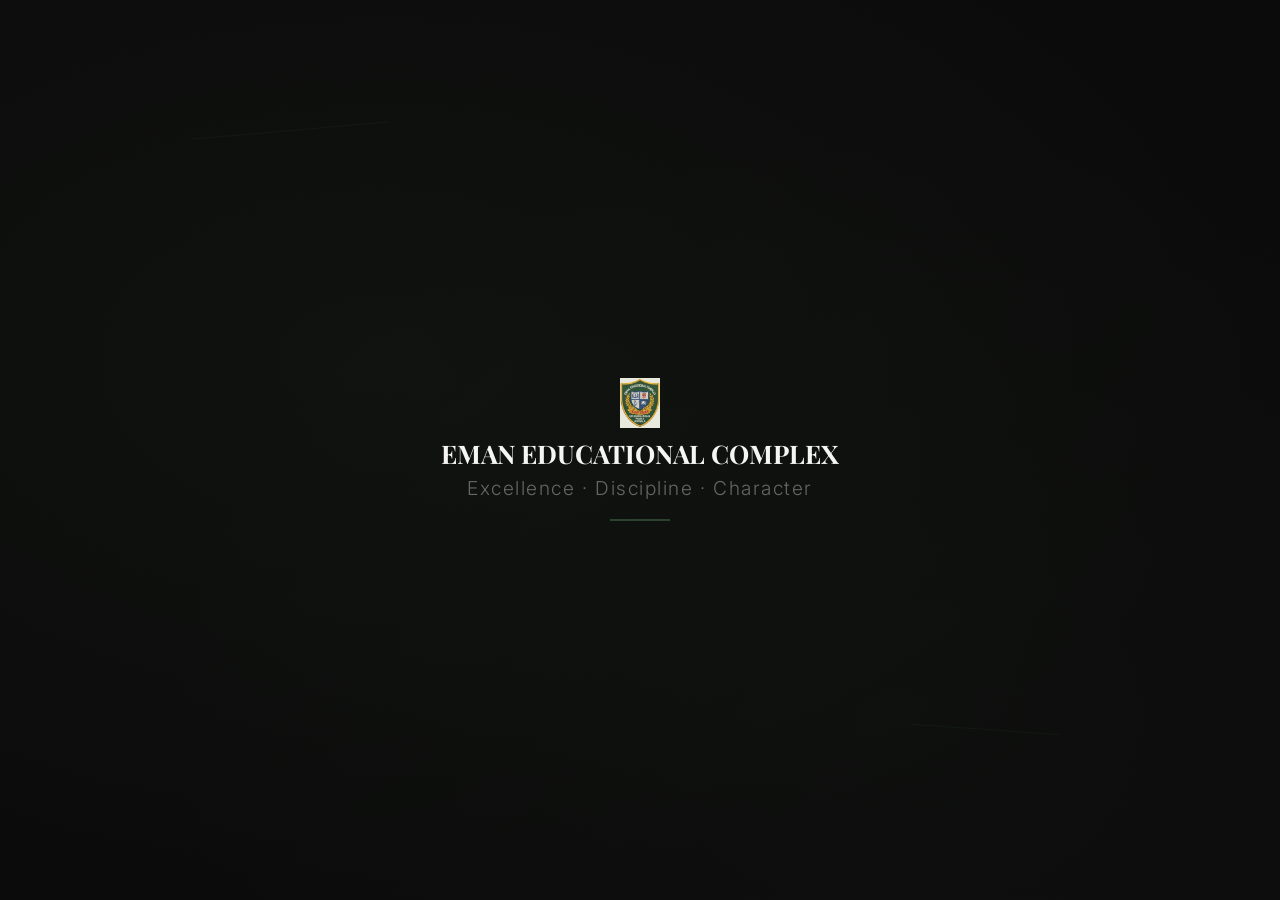
==== index.html @ 2d1d6a58 "first commit" ====
<!DOCTYPE html>
<html lang="en">
<head>
    <meta charset="UTF-8" />
    <meta name="viewport" content="width=device-width, initial-scale=1.0, maximum-scale=1.0, user-scalable=no" />
    <title>Eman Educational Complex</title>

    <!-- Fonts (consistent with main project) -->
    <link rel="preconnect" href="https://fonts.googleapis.com" />
    <link rel="preconnect" href="https://fonts.gstatic.com" crossorigin />
    <link href="https://fonts.googleapis.com/css2?family=Playfair+Display:ital,wght@0,400;0,600;0,700;1,400&family=Inter:opsz,wght@14..32,300;14..32,400;14..32,500;14..32,600;14..32,700&display=swap" rel="stylesheet" />

    <style>
        /* --- Reset & Base --- */
        * {
            margin: 0;
            padding: 0;
            box-sizing: border-box;
        }

        body {
            background: #0b0b0b;
            color: #f0f0f0;
            font-family: 'Inter', -apple-system, BlinkMacSystemFont, 'Segoe UI', Roboto, Helvetica, Arial, sans-serif;
            min-height: 100vh;
            overflow: hidden;
            display: flex;
            align-items: center;
            justify-content: center;
            background: radial-gradient(ellipse at 30% 40%, rgba(91, 140, 90, 0.06) 0%, transparent 70%),
                        radial-gradient(ellipse at 70% 80%, rgba(91, 140, 90, 0.03) 0%, transparent 60%),
                        #0b0b0b;
        }

        /* --- Main Container with Perspective --- */
        .scene {
            position: relative;
            width: 100%;
            max-width: 1000px;
            height: 100vh;
            max-height: 800px;
            perspective: 1200px;
            display: flex;
            align-items: center;
            justify-content: center;
            padding: 1.5rem;
        }

        /* --- Slide Container (each slide is a "scene" in the journey) --- */
        .slide {
            position: absolute;
            width: 100%;
            max-width: 720px;
            padding: 1.2rem 1.8rem;
            text-align: center;
            opacity: 0;
            transform: translateY(30px) scale(0.92);
            transition: opacity 0.9s cubic-bezier(0.23, 1, 0.32, 1),
                        transform 0.9s cubic-bezier(0.23, 1, 0.32, 1);
            pointer-events: none;
            will-change: transform, opacity;
        }

        .slide.active {
            opacity: 1;
            transform: translateY(0) scale(1);
            pointer-events: auto;
        }

        .slide.exit {
            opacity: 0;
            transform: translateY(-40px) scale(0.96);
            transition: opacity 0.8s ease, transform 0.8s ease;
        }

        /* --- Opening Title Slide --- */
        .slide-opening .title-main {
            font-family: 'Playfair Display', serif;
            font-size: clamp(1.1rem, 8vw, 1.6rem);
            font-weight: 700;
            letter-spacing: -0.0em;
            color: #f5f5f5;
            line-height: 1.0;
            white-space: nowrap;      /* force one line */
        }

        .slide-opening .title-sub {
            font-family: 'Inter', sans-serif;
            font-size: clamp(0.5rem, 3vw, 1.2rem);
            font-weight: 300;
            color: #8a8a8a;
            letter-spacing: 0.08em;
            margin-top: 0.6rem;
            opacity: 0.7;
        }

        .slide-opening .accent-line {
            width: 60px;
            height: 2px;
            background: #5b8c5a;
            margin: 1.2rem auto 0;
            opacity: 0.4;
        }

        /* --- Documentary Slides --- */
        .slide-doc .doc-heading {
            font-family: 'Playfair Display', serif;
            font-size: clamp(1.4rem, 4vw, 2.6rem);
            font-weight: 600;
            letter-spacing: -0.02em;
            color: #5b8c5a;
            margin-bottom: 0.6rem;
        }

        .slide-doc .doc-text {
            font-family: 'Inter', sans-serif;
            font-size: clamp(0.95rem, 2vw, 1.3rem);
            font-weight: 300;
            line-height: 1.7;
            color: #c8c8c8;
            max-width: 38ch;
            margin: 0 auto;
        }

        /* --- Principal Slide (with photo) --- */
        .slide-principal {
            display: flex;
            flex-direction: column;
            align-items: center;
            gap: 1rem;
        }

        .principal-photo-wrapper {
            width: 140px;
            height: 140px;
            border-radius: 12px;
            overflow: hidden;
            border: 2px solid rgba(91, 140, 90, 0.25);
            box-shadow: 0 12px 40px rgba(0, 0, 0, 0.5);
            background: #1c1c1c;
            flex-shrink: 0;
        }

        .principal-photo-wrapper img {
            width: 100%;
            height: 100%;
            object-fit: cover;
            display: block;
        }

        .principal-photo-wrapper .fallback {
            width: 100%;
            height: 100%;
            display: flex;
            align-items: center;
            justify-content: center;
            font-family: 'Playfair Display', serif;
            font-size: 3rem;
            color: #5b8c5a;
            background: #161616;
            opacity: 0.4;
        }

        .principal-name {
            font-family: 'Playfair Display', serif;
            font-size: clamp(1.4rem, 3.5vw, 2.2rem);
            font-weight: 700;
            color: #f5f5f5;
        }

        .principal-title {
            font-family: 'Inter', sans-serif;
            font-size: 0.85rem;
            font-weight: 400;
            color: #8a8a8a;
            letter-spacing: 0.06em;
            text-transform: uppercase;
            margin-top: -0.2rem;
        }

        /* --- Logo integration (in opening slide) --- */
        .logo-wrapper {
            display: flex;
            align-items: center;
            justify-content: center;
            gap: 1.2rem;
            margin-bottom: 0.8rem;
        }

        .logo-wrapper img {
            height: 50px;
            width: auto;
            display: block;
        }

        /* --- Responsive adjustments --- */
        @media (max-width: 600px) {
            .scene { padding: 0.8rem; max-height: 100vh; }
            .slide { padding: 0.8rem 1rem; max-width: 100%; }
            .principal-photo-wrapper { width: 100px; height: 100px; }
            .slide-opening .title-main { font-size: clamp(1.4rem, 10vw, 2.2rem); }
            .logo-wrapper img { height: 36px; }
        }

        @media (max-width: 400px) {
            .slide-opening .title-main { font-size: clamp(1.1rem, 8vw, 1.6rem); }
            .principal-photo-wrapper { width: 80px; height: 80px; }
        }

        /* --- Subtle grain overlay (lightweight) --- */
        body::after {
            content: '';
            position: fixed;
            inset: 0;
            pointer-events: none;
            background-image: url('[data-uri]');
            background-repeat: repeat;
            opacity: 0.15;
            mix-blend-mode: overlay;
            z-index: 9999;
        }

        /* --- Small abstract decorative lines for cinematic feel (optional) --- */
        .deco-line {
            position: absolute;
            background: rgba(91, 140, 90, 0.08);
            border-radius: 2px;
            pointer-events: none;
        }
        .deco-line-1 { width: 200px; height: 1px; top: 10%; left: 5%; transform: rotate(-5deg); }
        .deco-line-2 { width: 150px; height: 1px; bottom: 15%; right: 8%; transform: rotate(4deg); }
        @media (max-width: 600px) {
            .deco-line { display: none; }
        }
    </style>
</head>
<body>

    <div class="scene" id="scene">
        <!-- Abstract decorative lines -->
        <div class="deco-line deco-line-1"></div>
        <div class="deco-line deco-line-2"></div>

        <!-- Slides will be injected by JavaScript -->
    </div>

    <script>
        (function() {
            'use strict';

            // ---------- CONFIG ----------
            // Each slide duration in milliseconds
            const SLIDE_DURATIONS = [
                3500,   // 0 – Opening title
                4500,   // 1 – Principal
                4000,   // 2 – School Purpose / Islam
                4000,   // 3 – Discipline
                4000,   // 4 – Education
                4000,   // 5 – Environment
                3000,   // 6 – Teachers
                2500    // 7 – Brief hold before redirect (shown empty, then redirect)
            ];
            // Total: ~34.5s, but we'll redirect after last slide + brief hold

            // ---------- DATA ----------
            const slidesData = [
                {
                    type: 'opening',
                    html: `
                        <div class="slide slide-opening active">
                            <div class="logo-wrapper">
                                <img src="logo.jpg" alt="Eman Educational Complex logo" onerror="this.style.display='none';" />
                            </div>
                            <div class="title-main">EMAN EDUCATIONAL COMPLEX</div>
                            <div class="title-sub">Excellence · Discipline · Character</div>
                            <div class="accent-line"></div>
                        </div>
                    `
                },
                {
                    type: 'principal',
                    name: 'Mustain Hasnain Shah',
                    title: 'Principal',
                    imgSrc: 'images/principal.jpg' // adjust if needed – fallback provided
                },
                {
                    type: 'doc',
                    heading: 'Purpose & Identity',
                    text: 'To promote Islam, cultivate love for the Prophet Muhammad ﷺ, and build character through discipline and good manners.'
                },
                {
                    type: 'doc',
                    heading: 'Discipline',
                    text: 'Respect for elders, kindness to the young, and responsibility towards all – these are the foundations of our learning culture.'
                },
                {
                    type: 'doc',
                    heading: 'Education',
                    text: 'Quality education is our constant pursuit. We teach with care, and sometimes with strictness, to ensure real understanding.'
                },
                {
                    type: 'doc',
                    heading: 'Environment',
                    text: 'A supportive, nurturing environment where every student feels safe, inspired, and motivated to grow.'
                },
                {
                    type: 'doc',
                    heading: 'Teachers',
                    text: 'Dedicated teachers who guide, correct, and encourage – shaping the leaders of tomorrow.'
                }
            ];

            // ---------- RENDER SLIDES ----------
            const scene = document.getElementById('scene');
            const slideElements = [];

            slidesData.forEach((slide, index) => {
                let html;
                if (slide.type === 'opening') {
                    html = slide.html;
                } else if (slide.type === 'doc') {
                    html = `
                        <div class="slide slide-doc">
                            <div class="doc-heading">${slide.heading}</div>
                            <div class="doc-text">${slide.text}</div>
                        </div>
                    `;
                } else if (slide.type === 'principal') {
                    html = `
                        <div class="slide slide-doc slide-principal">
                            <div class="principal-photo-wrapper">
                                <img src="${slide.imgSrc}" alt="${slide.name}" onerror="this.style.display='none'; this.parentElement.innerHTML='<div class=\\'fallback\\'>MS</div>';" />
                            </div>
                            <div class="principal-name">${slide.name}</div>
                            <div class="principal-title">${slide.title}</div>
                        </div>
                    `;
                }
                // Create wrapper and slide element
                const wrapper = document.createElement('div');
                wrapper.innerHTML = html;
                const slideEl = wrapper.firstElementChild;
                // Initially only first slide active
                if (index !== 0) {
                    slideEl.classList.remove('active');
                } else {
                    slideEl.classList.add('active');
                }
                scene.appendChild(slideEl);
                slideElements.push(slideEl);
            });

            // ---------- PLAY SEQUENCE ----------
            let currentIndex = 0;
            let timer = null;
            let redirectTimer = null;

            function goToSlide(index) {
                // Exit current
                if (currentIndex < slideElements.length) {
                    slideElements[currentIndex].classList.remove('active');
                    slideElements[currentIndex].classList.add('exit');
                }
                // Enter new
                if (index < slideElements.length) {
                    slideElements[index].classList.remove('exit');
                    slideElements[index].classList.add('active');
                }
                currentIndex = index;
            }

            function nextSlide() {
                const next = currentIndex + 1;
                if (next < slideElements.length) {
                    goToSlide(next);
                    // Schedule next after its duration
                    timer = setTimeout(nextSlide, SLIDE_DURATIONS[next] || 3000);
                } else {
                    // All slides shown: wait a moment then redirect
                    if (redirectTimer) clearTimeout(redirectTimer);
                    redirectTimer = setTimeout(function() {
                        window.location.href = 'list.html';
                    }, 1500);
                }
            }

            // Start: first slide active; schedule next after its duration
            timer = setTimeout(nextSlide, SLIDE_DURATIONS[0] || 3000);

            // Cleanup timers if user leaves (optional)
            window.addEventListener('beforeunload', function() {
                if (timer) clearTimeout(timer);
                if (redirectTimer) clearTimeout(redirectTimer);
            });

            // Also handle if user presses back – we want to restart intro if they return
            // (by default it will, as it's a new page load)

        })();
    </script>

</body>
</html>
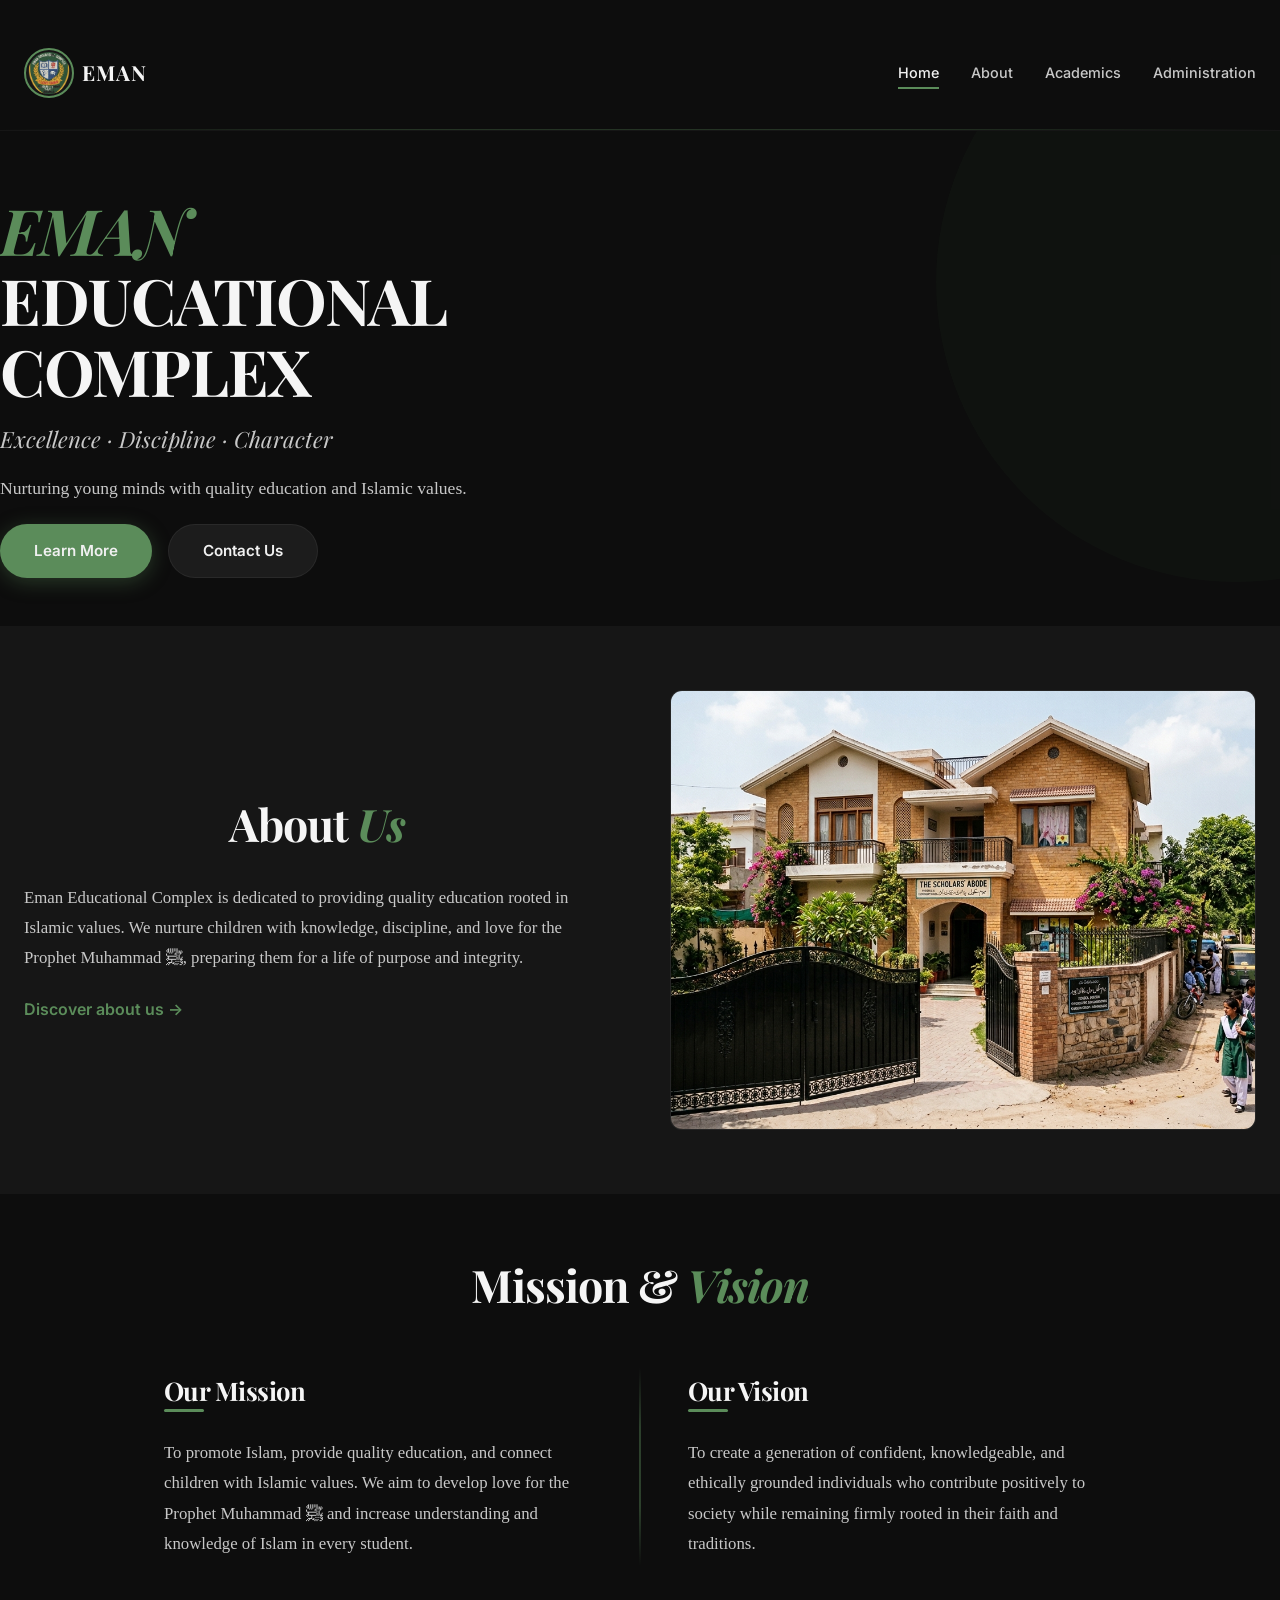
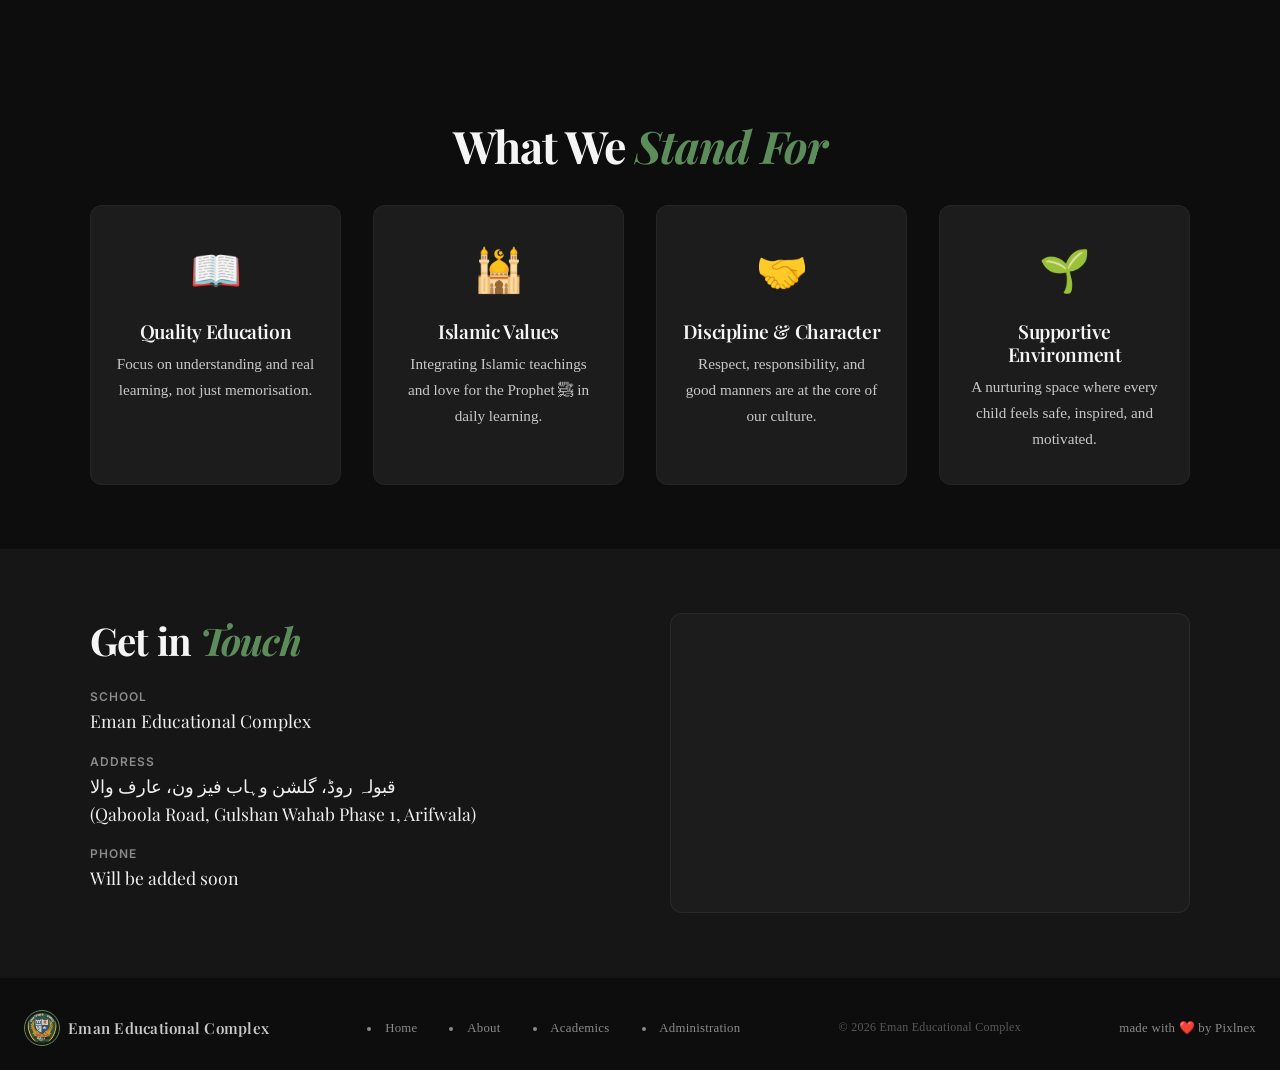
==== commit e79a0f7f: "first commit" ====
--- a/index.html
+++ b/index.html
@@ -2,401 +2,391 @@
 <html lang="en">
 <head>
     <meta charset="UTF-8" />
-    <meta name="viewport" content="width=device-width, initial-scale=1.0, maximum-scale=1.0, user-scalable=no" />
-    <title>Eman Educational Complex</title>
-
-    <!-- Fonts (consistent with main project) -->
+    <meta name="viewport" content="width=device-width, initial-scale=1.0" />
+    <link rel="icon" type="image/png" href="/favicon.png" />
+    <title>Eman Educational Complex · Home</title>
+     <link rel="icon" href="logo.png" type="image/png" />
+
+    <!-- Fonts -->
     <link rel="preconnect" href="https://fonts.googleapis.com" />
     <link rel="preconnect" href="https://fonts.gstatic.com" crossorigin />
     <link href="https://fonts.googleapis.com/css2?family=Playfair+Display:ital,wght@0,400;0,600;0,700;1,400&family=Inter:opsz,wght@14..32,300;14..32,400;14..32,500;14..32,600;14..32,700&display=swap" rel="stylesheet" />
 
+    <link rel="stylesheet" href="style.css" />
+
     <style>
-        /* --- Reset & Base --- */
-        * {
-            margin: 0;
-            padding: 0;
-            box-sizing: border-box;
-        }
-
-        body {
-            background: #0b0b0b;
-            color: #f0f0f0;
-            font-family: 'Inter', -apple-system, BlinkMacSystemFont, 'Segoe UI', Roboto, Helvetica, Arial, sans-serif;
-            min-height: 100vh;
-            overflow: hidden;
-            display: flex;
-            align-items: center;
-            justify-content: center;
-            background: radial-gradient(ellipse at 30% 40%, rgba(91, 140, 90, 0.06) 0%, transparent 70%),
-                        radial-gradient(ellipse at 70% 80%, rgba(91, 140, 90, 0.03) 0%, transparent 60%),
-                        #0b0b0b;
-        }
-
-        /* --- Main Container with Perspective --- */
-        .scene {
-            position: relative;
+        /* ── Loading screen ── */
+        #loading {
+            position: fixed;
+            top: 0;
+            left: 0;
             width: 100%;
-            max-width: 1000px;
-            height: 100vh;
-            max-height: 800px;
-            perspective: 1200px;
-            display: flex;
-            align-items: center;
-            justify-content: center;
-            padding: 1.5rem;
-        }
-
-        /* --- Slide Container (each slide is a "scene" in the journey) --- */
-        .slide {
-            position: absolute;
-            width: 100%;
-            max-width: 720px;
-            padding: 1.2rem 1.8rem;
-            text-align: center;
-            opacity: 0;
-            transform: translateY(30px) scale(0.92);
-            transition: opacity 0.9s cubic-bezier(0.23, 1, 0.32, 1),
-                        transform 0.9s cubic-bezier(0.23, 1, 0.32, 1);
-            pointer-events: none;
-            will-change: transform, opacity;
-        }
-
-        .slide.active {
-            opacity: 1;
-            transform: translateY(0) scale(1);
-            pointer-events: auto;
-        }
-
-        .slide.exit {
-            opacity: 0;
-            transform: translateY(-40px) scale(0.96);
-            transition: opacity 0.8s ease, transform 0.8s ease;
-        }
-
-        /* --- Opening Title Slide --- */
-        .slide-opening .title-main {
-            font-family: 'Playfair Display', serif;
-            font-size: clamp(1.1rem, 8vw, 1.6rem);
-            font-weight: 700;
-            letter-spacing: -0.0em;
-            color: #f5f5f5;
-            line-height: 1.0;
-            white-space: nowrap;      /* force one line */
-        }
-
-        .slide-opening .title-sub {
-            font-family: 'Inter', sans-serif;
-            font-size: clamp(0.5rem, 3vw, 1.2rem);
-            font-weight: 300;
-            color: #8a8a8a;
-            letter-spacing: 0.08em;
-            margin-top: 0.6rem;
-            opacity: 0.7;
-        }
-
-        .slide-opening .accent-line {
-            width: 60px;
-            height: 2px;
-            background: #5b8c5a;
-            margin: 1.2rem auto 0;
-            opacity: 0.4;
-        }
-
-        /* --- Documentary Slides --- */
-        .slide-doc .doc-heading {
-            font-family: 'Playfair Display', serif;
-            font-size: clamp(1.4rem, 4vw, 2.6rem);
-            font-weight: 600;
-            letter-spacing: -0.02em;
-            color: #5b8c5a;
-            margin-bottom: 0.6rem;
-        }
-
-        .slide-doc .doc-text {
-            font-family: 'Inter', sans-serif;
-            font-size: clamp(0.95rem, 2vw, 1.3rem);
-            font-weight: 300;
-            line-height: 1.7;
-            color: #c8c8c8;
-            max-width: 38ch;
-            margin: 0 auto;
-        }
-
-        /* --- Principal Slide (with photo) --- */
-        .slide-principal {
+            height: 100%;
+            background: var(--color-bg-primary);
             display: flex;
             flex-direction: column;
             align-items: center;
-            gap: 1rem;
-        }
-
-        .principal-photo-wrapper {
-            width: 140px;
-            height: 140px;
-            border-radius: 12px;
+            justify-content: center;
+            z-index: 9999;
+            transition: opacity 0.6s ease;
+        }
+        #loading.hidden {
+            opacity: 0;
+            pointer-events: none;
+        }
+        #loading .loading-logo {
+            width: 120px;
+            height: auto;
+            object-fit: contain;
+            display: block;
+            /* No border, no border-radius, no circular crop */
+        }
+        #loading .loading-name {
+            margin-top: 16px;
+            font-family: var(--font-serif);
+            font-weight: 700;
+            font-size: 1.6rem;
+            color: var(--color-text-heading);
+            letter-spacing: 0.04em;
+        }
+        #loading .loading-brand {
+            position: absolute;
+            bottom: 30px;
+            left: 0;
+            width: 100%;
+            text-align: center;
+            font-family: var(--font-sans);
+            font-size: 0.7rem;
+            letter-spacing: 0.12em;
+            color: var(--color-text-muted);
+            opacity: 0.4;
+            font-weight: 400;
+        }
+
+        /* ── Updated Contact Section ── */
+        .contact-section {
+            background: var(--color-bg-secondary);
+            padding: var(--space-3xl) 0;
+        }
+
+        .contact-grid {
+            display: grid;
+            grid-template-columns: 1fr 1fr;
+            gap: 60px;
+            max-width: 1100px;
+            margin: 0 auto;
+            align-items: center;
+        }
+
+        .contact-map {
+            border-radius: var(--radius-lg);
             overflow: hidden;
-            border: 2px solid rgba(91, 140, 90, 0.25);
-            box-shadow: 0 12px 40px rgba(0, 0, 0, 0.5);
-            background: #1c1c1c;
-            flex-shrink: 0;
-        }
-
-        .principal-photo-wrapper img {
+            border: 1px solid rgba(255, 255, 255, 0.06);
+            height: 300px;
+            background: var(--color-bg-card);
+        }
+
+        .contact-map iframe {
             width: 100%;
             height: 100%;
-            object-fit: cover;
+            border: 0;
             display: block;
         }
 
-        .principal-photo-wrapper .fallback {
-            width: 100%;
-            height: 100%;
-            display: flex;
-            align-items: center;
-            justify-content: center;
-            font-family: 'Playfair Display', serif;
-            font-size: 3rem;
-            color: #5b8c5a;
-            background: #161616;
-            opacity: 0.4;
-        }
-
-        .principal-name {
-            font-family: 'Playfair Display', serif;
-            font-size: clamp(1.4rem, 3.5vw, 2.2rem);
+        .contact-info h2 {
+            font-family: var(--font-serif);
             font-weight: 700;
-            color: #f5f5f5;
-        }
-
-        .principal-title {
-            font-family: 'Inter', sans-serif;
-            font-size: 0.85rem;
-            font-weight: 400;
-            color: #8a8a8a;
-            letter-spacing: 0.06em;
+            font-size: clamp(1.8rem, 3vw, 2.4rem);
+            color: var(--color-text-heading);
+            margin-bottom: var(--space-lg);
+        }
+
+        .contact-info h2 .accent {
+            color: var(--color-green-accent);
+            font-style: italic;
+        }
+
+        .contact-info .info-item {
+            margin-bottom: var(--space-md);
+        }
+
+        .contact-info .info-item .label {
+            font-family: var(--font-sans);
+            font-weight: 600;
+            font-size: 0.75rem;
             text-transform: uppercase;
-            margin-top: -0.2rem;
-        }
-
-        /* --- Logo integration (in opening slide) --- */
-        .logo-wrapper {
-            display: flex;
-            align-items: center;
-            justify-content: center;
-            gap: 1.2rem;
-            margin-bottom: 0.8rem;
-        }
-
-        .logo-wrapper img {
-            height: 50px;
-            width: auto;
+            letter-spacing: 0.08em;
+            color: var(--color-text-muted);
             display: block;
-        }
-
-        /* --- Responsive adjustments --- */
-        @media (max-width: 600px) {
-            .scene { padding: 0.8rem; max-height: 100vh; }
-            .slide { padding: 0.8rem 1rem; max-width: 100%; }
-            .principal-photo-wrapper { width: 100px; height: 100px; }
-            .slide-opening .title-main { font-size: clamp(1.4rem, 10vw, 2.2rem); }
-            .logo-wrapper img { height: 36px; }
-        }
-
-        @media (max-width: 400px) {
-            .slide-opening .title-main { font-size: clamp(1.1rem, 8vw, 1.6rem); }
-            .principal-photo-wrapper { width: 80px; height: 80px; }
-        }
-
-        /* --- Subtle grain overlay (lightweight) --- */
-        body::after {
-            content: '';
-            position: fixed;
-            inset: 0;
-            pointer-events: none;
-            background-image: url('[data-uri]');
-            background-repeat: repeat;
-            opacity: 0.15;
-            mix-blend-mode: overlay;
-            z-index: 9999;
-        }
-
-        /* --- Small abstract decorative lines for cinematic feel (optional) --- */
-        .deco-line {
-            position: absolute;
-            background: rgba(91, 140, 90, 0.08);
-            border-radius: 2px;
-            pointer-events: none;
-        }
-        .deco-line-1 { width: 200px; height: 1px; top: 10%; left: 5%; transform: rotate(-5deg); }
-        .deco-line-2 { width: 150px; height: 1px; bottom: 15%; right: 8%; transform: rotate(4deg); }
-        @media (max-width: 600px) {
-            .deco-line { display: none; }
+            margin-bottom: 2px;
+        }
+
+        .contact-info .info-item .value {
+            font-family: var(--font-serif);
+            font-size: 1.1rem;
+            color: var(--color-text-primary);
+            line-height: 1.5;
+        }
+
+        .contact-info .info-item .value .phone {
+            font-family: var(--font-sans);
+            font-weight: 500;
+        }
+
+        /* Responsive */
+        @media (max-width: 768px) {
+            .contact-grid {
+                grid-template-columns: 1fr;
+                gap: 30px;
+            }
+            .contact-map {
+                height: 220px;
+            }
+            .contact-info {
+                text-align: center;
+            }
+            /* On mobile, show info first then map */
+            .contact-grid .contact-info {
+                order: 1;
+            }
+            .contact-grid .contact-map {
+                order: 2;
+            }
+        }
+
+        @media (max-width: 480px) {
+            #loading .loading-logo {
+                width: 80px;
+            }
+            #loading .loading-name {
+                font-size: 1.2rem;
+            }
         }
     </style>
 </head>
 <body>
 
-    <div class="scene" id="scene">
-        <!-- Abstract decorative lines -->
-        <div class="deco-line deco-line-1"></div>
-        <div class="deco-line deco-line-2"></div>
-
-        <!-- Slides will be injected by JavaScript -->
+    <!-- ===== LOADING SCREEN ===== -->
+    <div id="loading">
+        <img src="logo.png" alt="Eman Educational Complex" class="loading-logo" />
+        <div class="loading-name">Eeman Educational Complex</div>
+        <div class="loading-brand">Powered by Pixelnex</div>
     </div>
 
+    <!-- ===== HEADER ===== -->
+    <header class="site-header" role="banner">
+        <div class="container">
+            <div class="header-content">
+                <div class="header-brand">
+                    <a href="index.html" class="brand-link">
+                        <img src="logo.png" alt="Eman Educational Complex" class="logo-image" />
+                        <span class="brand-name">EMAN</span>
+                    </a>
+                </div>
+                <nav class="header-nav" aria-label="Main navigation">
+                    <button class="nav-toggle" aria-label="Toggle navigation" aria-expanded="false">
+                        <span></span><span></span><span></span>
+                    </button>
+                    <ul class="nav-menu">
+                        <li><a href="index.html" class="active">Home</a></li>
+                        <li><a href="about.html">About</a></li>
+                        <li><a href="academics.html">Academics</a></li>
+                        <li><a href="administration.html">Administration</a></li>
+                    </ul>
+                </nav>
+            </div>
+        </div>
+    </header>
+
+    <!-- ===== HERO ===== -->
+    <section class="hero" id="home">
+        <div class="hero-content">
+            <div class="hero-text">
+                <h1 class="hero-title">
+                    <span class="highlight">EMAN</span>
+                    <span class="title-secondary">EDUCATIONAL COMPLEX</span>
+                </h1>
+            
+                <p class="hero-sub">Excellence · Discipline · Character</p>
+                <p class="hero-desc">
+                    Nurturing young minds with quality education and Islamic values.
+                </p>
+                
+                <div class="hero-actions">
+                    <a href="about.html" class="btn btn-primary">Learn More</a>
+                    <a href="index.html#contact" class="btn btn-light">Contact Us</a>
+                </div>
+            </div>
+            <div class="hero-visual">
+                <!-- Optional additional content -->
+            </div>
+        </div>
+        <div class="hero-accent"></div>
+    </section>
+
+    <!-- ===== ABOUT PREVIEW ===== -->
+    <section class="section about-preview" id="about">
+        <div class="container">
+            <div class="preview-content">
+                <div class="preview-text">
+                    <h2 class="section-title">About <span class="accent">Us</span></h2>
+                    <p>
+                        Eman Educational Complex is dedicated to providing quality education rooted in Islamic values. We nurture children with knowledge, discipline, and love for the Prophet Muhammad ﷺ, preparing them for a life of purpose and integrity.
+                    </p>
+                    <a href="about.html" class="preview-link">Discover about us →</a>
+                </div>
+                <div class="preview-image">
+                    <img src="school.jfif" alt="School identity" />
+                </div>
+            </div>
+        </div>
+    </section>
+
+    <!-- ===== MISSION & VISION ===== -->
+    <section class="section" id="mission">
+        <div class="container">
+            <h2 class="section-title">Mission &amp; <span class="accent">Vision</span></h2>
+            <div class="mission-grid">
+                <div class="col">
+                    <h3>Our Mission</h3>
+                    <p>
+                        To promote Islam, provide quality education, and connect children with Islamic values. We aim to develop love for the Prophet Muhammad ﷺ and increase understanding and knowledge of Islam in every student.
+                    </p>
+                </div>
+                <div class="col">
+                    <h3>Our Vision</h3>
+                    <p>
+                        To create a generation of confident, knowledgeable, and ethically grounded individuals who contribute positively to society while remaining firmly rooted in their faith and traditions.
+                    </p>
+                </div>
+            </div>
+        </div>
+    </section>
+
+    <!-- ===== VALUES ===== -->
+    <section class="section" id="values">
+        <div class="container">
+            <h2 class="section-title">What We <span class="accent">Stand For</span></h2>
+            <div class="values-grid">
+                <div class="value-item">
+                    <span class="icon">📖</span>
+                    <h4>Quality Education</h4>
+                    <p>Focus on understanding and real learning, not just memorisation.</p>
+                </div>
+                <div class="value-item">
+                    <span class="icon">🕌</span>
+                    <h4>Islamic Values</h4>
+                    <p>Integrating Islamic teachings and love for the Prophet ﷺ in daily learning.</p>
+                </div>
+                <div class="value-item">
+                    <span class="icon">🤝</span>
+                    <h4>Discipline &amp; Character</h4>
+                    <p>Respect, responsibility, and good manners are at the core of our culture.</p>
+                </div>
+                <div class="value-item">
+                    <span class="icon">🌱</span>
+                    <h4>Supportive Environment</h4>
+                    <p>A nurturing space where every child feels safe, inspired, and motivated.</p>
+                </div>
+            </div>
+        </div>
+    </section>
+
+    <!-- ===== UPDATED CONTACT SECTION ===== -->
+    <section class="contact-section" id="contact">
+        <div class="container">
+            <div class="contact-grid">
+                <!-- Left: Contact Info -->
+                <div class="contact-info">
+                    <h2>Get in <span class="accent">Touch</span></h2>
+                    <div class="info-item">
+                        <span class="label">School</span>
+                        <span class="value">Eman Educational Complex</span>
+                    </div>
+                    <div class="info-item">
+                        <span class="label">Address</span>
+                        <span class="value">
+                            قبولہ روڈ، گلشن وہاب فیز ون، عارف والا<br />
+                            (Qaboola Road, Gulshan Wahab Phase 1, Arifwala)
+                        </span>
+                    </div>
+                    <div class="info-item">
+                        <span class="label">Phone</span>
+                        <span class="value phone">Will be added soon</span>
+                    </div>
+                </div>
+                <!-- Right: Map -->
+                <div class="contact-map">
+                    <iframe 
+                        src="https://www.google.com/maps/embed?pb=!1m14!1m12!1m3!1d638.1884429062917!2d73.06892974586916!3d30.27855323366505!2m3!1f0!2f0!3f0!3m2!1i1024!2i768!4f13.1!5e1!3m2!1sen!2sus!4v1788581907691!5m2!1sen!2sus" width="600" height="450" style="border:0;" allowfullscreen="" loading="lazy" referrerpolicy="strict-origin-when-cross-origin"> 
+                        allowfullscreen="" 
+                        loading="lazy" 
+                        referrerpolicy="no-referrer-when-downgrade"
+                        title="Eman Educational Complex Location">
+                    </iframe>
+                </div>
+            </div>
+        </div>
+    </section>
+
+    <!-- ===== FOOTER ===== -->
+    <footer class="site-footer" role="contentinfo">
+        <div class="container">
+            <div class="footer-content">
+                <div class="footer-brand">
+                    <img src="logo.png" alt="Eman Educational Complex" class="footer-logo" />
+                    <span class="footer-school">Eman Educational Complex</span>
+                </div>
+                <div class="footer-links">
+                    <li><a href="index.html">Home</a></li>
+                        <li><a href="about.html" class="active">About</a></li>
+                        <li><a href="academics.html">Academics</a></li>
+                        <li><a href="administration.html">Administration</a></li>
+                </div>
+                <p class="footer-copy">&copy; 2026 Eman Educational Complex</p>
+                <p>made with ❤️ by <a href="https://pixlnex.vercel.app" target="_blank">Pixlnex</a></p>
+            </div>
+        </div>
+    </footer>
+
+    <!-- ===== SCRIPTS ===== -->
     <script>
-        (function() {
-            'use strict';
-
-            // ---------- CONFIG ----------
-            // Each slide duration in milliseconds
-            const SLIDE_DURATIONS = [
-                3500,   // 0 – Opening title
-                4500,   // 1 – Principal
-                4000,   // 2 – School Purpose / Islam
-                4000,   // 3 – Discipline
-                4000,   // 4 – Education
-                4000,   // 5 – Environment
-                3000,   // 6 – Teachers
-                2500    // 7 – Brief hold before redirect (shown empty, then redirect)
-            ];
-            // Total: ~34.5s, but we'll redirect after last slide + brief hold
-
-            // ---------- DATA ----------
-            const slidesData = [
-                {
-                    type: 'opening',
-                    html: `
-                        <div class="slide slide-opening active">
-                            <div class="logo-wrapper">
-                                <img src="logo.jpg" alt="Eman Educational Complex logo" onerror="this.style.display='none';" />
-                            </div>
-                            <div class="title-main">EMAN EDUCATIONAL COMPLEX</div>
-                            <div class="title-sub">Excellence · Discipline · Character</div>
-                            <div class="accent-line"></div>
-                        </div>
-                    `
-                },
-                {
-                    type: 'principal',
-                    name: 'Mustain Hasnain Shah',
-                    title: 'Principal',
-                    imgSrc: 'images/principal.jpg' // adjust if needed – fallback provided
-                },
-                {
-                    type: 'doc',
-                    heading: 'Purpose & Identity',
-                    text: 'To promote Islam, cultivate love for the Prophet Muhammad ﷺ, and build character through discipline and good manners.'
-                },
-                {
-                    type: 'doc',
-                    heading: 'Discipline',
-                    text: 'Respect for elders, kindness to the young, and responsibility towards all – these are the foundations of our learning culture.'
-                },
-                {
-                    type: 'doc',
-                    heading: 'Education',
-                    text: 'Quality education is our constant pursuit. We teach with care, and sometimes with strictness, to ensure real understanding.'
-                },
-                {
-                    type: 'doc',
-                    heading: 'Environment',
-                    text: 'A supportive, nurturing environment where every student feels safe, inspired, and motivated to grow.'
-                },
-                {
-                    type: 'doc',
-                    heading: 'Teachers',
-                    text: 'Dedicated teachers who guide, correct, and encourage – shaping the leaders of tomorrow.'
+        // Loading screen
+        document.addEventListener('DOMContentLoaded', function() {
+            setTimeout(function() {
+                document.getElementById('loading').classList.add('hidden');
+            }, 600);
+        });
+
+        // Mobile nav toggle
+        document.querySelector('.nav-toggle').addEventListener('click', function() {
+            this.classList.toggle('active');
+            document.querySelector('.nav-menu').classList.toggle('open');
+            const expanded = this.getAttribute('aria-expanded') === 'true' ? 'false' : 'true';
+            this.setAttribute('aria-expanded', expanded);
+        });
+
+        // Close mobile nav on link click
+        document.querySelectorAll('.nav-menu a').forEach(function(link) {
+            link.addEventListener('click', function() {
+                document.querySelector('.nav-toggle').classList.remove('active');
+                document.querySelector('.nav-menu').classList.remove('open');
+                document.querySelector('.nav-toggle').setAttribute('aria-expanded', 'false');
+            });
+        });
+
+        // Smooth scroll for anchor links
+        document.querySelectorAll('a[href^="#"]').forEach(function(anchor) {
+            anchor.addEventListener('click', function(e) {
+                const targetId = this.getAttribute('href');
+                if (targetId === '#') return;
+                const target = document.querySelector(targetId);
+                if (target) {
+                    e.preventDefault();
+                    target.scrollIntoView({ behavior: 'smooth' });
                 }
-            ];
-
-            // ---------- RENDER SLIDES ----------
-            const scene = document.getElementById('scene');
-            const slideElements = [];
-
-            slidesData.forEach((slide, index) => {
-                let html;
-                if (slide.type === 'opening') {
-                    html = slide.html;
-                } else if (slide.type === 'doc') {
-                    html = `
-                        <div class="slide slide-doc">
-                            <div class="doc-heading">${slide.heading}</div>
-                            <div class="doc-text">${slide.text}</div>
-                        </div>
-                    `;
-                } else if (slide.type === 'principal') {
-                    html = `
-                        <div class="slide slide-doc slide-principal">
-                            <div class="principal-photo-wrapper">
-                                <img src="${slide.imgSrc}" alt="${slide.name}" onerror="this.style.display='none'; this.parentElement.innerHTML='<div class=\\'fallback\\'>MS</div>';" />
-                            </div>
-                            <div class="principal-name">${slide.name}</div>
-                            <div class="principal-title">${slide.title}</div>
-                        </div>
-                    `;
-                }
-                // Create wrapper and slide element
-                const wrapper = document.createElement('div');
-                wrapper.innerHTML = html;
-                const slideEl = wrapper.firstElementChild;
-                // Initially only first slide active
-                if (index !== 0) {
-                    slideEl.classList.remove('active');
-                } else {
-                    slideEl.classList.add('active');
-                }
-                scene.appendChild(slideEl);
-                slideElements.push(slideEl);
             });
-
-            // ---------- PLAY SEQUENCE ----------
-            let currentIndex = 0;
-            let timer = null;
-            let redirectTimer = null;
-
-            function goToSlide(index) {
-                // Exit current
-                if (currentIndex < slideElements.length) {
-                    slideElements[currentIndex].classList.remove('active');
-                    slideElements[currentIndex].classList.add('exit');
-                }
-                // Enter new
-                if (index < slideElements.length) {
-                    slideElements[index].classList.remove('exit');
-                    slideElements[index].classList.add('active');
-                }
-                currentIndex = index;
-            }
-
-            function nextSlide() {
-                const next = currentIndex + 1;
-                if (next < slideElements.length) {
-                    goToSlide(next);
-                    // Schedule next after its duration
-                    timer = setTimeout(nextSlide, SLIDE_DURATIONS[next] || 3000);
-                } else {
-                    // All slides shown: wait a moment then redirect
-                    if (redirectTimer) clearTimeout(redirectTimer);
-                    redirectTimer = setTimeout(function() {
-                        window.location.href = 'list.html';
-                    }, 1500);
-                }
-            }
-
-            // Start: first slide active; schedule next after its duration
-            timer = setTimeout(nextSlide, SLIDE_DURATIONS[0] || 3000);
-
-            // Cleanup timers if user leaves (optional)
-            window.addEventListener('beforeunload', function() {
-                if (timer) clearTimeout(timer);
-                if (redirectTimer) clearTimeout(redirectTimer);
-            });
-
-            // Also handle if user presses back – we want to restart intro if they return
-            // (by default it will, as it's a new page load)
-
-        })();
+        });
     </script>
 
 </body>
--- a/style.css
+++ b/style.css
@@ -0,0 +1,1001 @@
+/* ============================================================
+   style.css — exact variables & design system from your file
+   ============================================================ */
+:root {
+    --color-bg-primary: #0d0d0d;
+    --color-bg-secondary: #161616;
+    --color-bg-card: #1c1c1c;
+    --color-bg-card-hover: #242424;
+    --color-bg-elevated: #262626;
+
+    --color-text-primary: #f0f0f0;
+    --color-text-secondary: #c8c8c8;
+    --color-text-muted: #8a8a8a;
+    --color-text-heading: #f5f5f5;
+
+    --color-green-dark: #1a3a1a;
+    --color-green-subtle: #2d4a2d;
+    --color-green-accent: #5b8c5a;   /* added – was missing */
+
+    --font-serif: 'Playfair Display', Georgia, 'Times New Roman', serif;
+    --font-sans: 'Inter', -apple-system, BlinkMacSystemFont, 'Segoe UI', Roboto, Helvetica, Arial, sans-serif;
+
+    --space-xs: 4px;
+    --space-sm: 8px;
+    --space-md: 16px;
+    --space-lg: 24px;
+    --space-xl: 32px;
+    --space-2xl: 48px;
+    --space-3xl: 64px;
+
+    --radius-md: 8px;
+    --radius-lg: 12px;
+
+    --ease-out: cubic-bezier(0.25, 0.46, 0.45, 0.94);
+    --ease-in-out: cubic-bezier(0.65, 0, 0.35, 1);
+    --duration-fast: 0.25s;
+    --duration-smooth: 0.5s;
+}
+
+/* ── Reset & Base ── */
+* {
+    margin: 0;
+    padding: 0;
+    box-sizing: border-box;
+}
+
+html {
+    -webkit-text-size-adjust: 100%;
+    -webkit-font-smoothing: antialiased;
+    -moz-osx-font-smoothing: grayscale;
+    scroll-behavior: smooth;
+}
+
+body {
+    background: var(--color-bg-primary);
+    color: var(--color-text-primary);
+    font-weight: 400;
+    line-height: 1.6;
+    min-height: 100vh;
+    display: flex;
+    flex-direction: column;
+}
+
+h1, h2, h3, h4, h5, h6 {
+    font-family: var(--font-serif);
+    font-weight: 600;
+    letter-spacing: -0.02em;
+    color: var(--color-text-heading);
+    line-height: 1.2;
+}
+
+a {
+    color: inherit;
+    text-decoration: none;
+}
+
+img {
+    display: block;
+    max-width: 100%;
+    height: auto;
+}
+
+.container {
+    width: 100%;
+    max-width: 1280px;
+    margin: 0 auto;
+    padding: 0 var(--space-lg);
+}
+
+/* ── Buttons ── */
+.btn {
+    display: inline-flex;
+    align-items: center;
+    gap: var(--space-sm);
+    padding: 14px 34px;
+    border-radius: 50px;
+    font-family: var(--font-sans);
+    font-weight: 600;
+    font-size: 0.95rem;
+    border: none;
+    cursor: pointer;
+    transition: transform var(--duration-fast) var(--ease-out),
+                box-shadow var(--duration-fast) var(--ease-out),
+                background var(--duration-fast) var(--ease-out);
+    text-decoration: none;
+}
+
+.btn-primary {
+    background: var(--color-green-accent);
+    color: var(--color-text-primary);
+    box-shadow: 0 4px 20px rgba(91, 140, 90, 0.35);
+}
+.btn-primary:hover {
+    background: var(--color-green-subtle);
+    transform: translateY(-3px);
+    box-shadow: 0 8px 32px rgba(91, 140, 90, 0.50);
+}
+
+.btn-outline {
+    background: transparent;
+    color: var(--color-text-primary);
+    border: 2px solid var(--color-text-muted);
+}
+.btn-outline:hover {
+    border-color: var(--color-green-accent);
+    color: var(--color-green-accent);
+    transform: translateY(-3px);
+}
+
+.btn-light {
+    background: var(--color-bg-card);
+    color: var(--color-text-primary);
+    border: 1px solid rgba(255, 255, 255, 0.06);
+}
+.btn-light:hover {
+    background: var(--color-bg-card-hover);
+    transform: translateY(-3px);
+    box-shadow: 0 8px 32px rgba(0, 0, 0, 0.4);
+}
+
+/* ── Header (navbar) ── */
+.site-header {
+    padding: var(--space-2xl) 0 var(--space-xl);
+    border-bottom: 1px solid rgba(255, 255, 255, 0.04);
+    position: sticky;
+    top: 0;
+    background: var(--color-bg-primary);
+    z-index: 100;
+}
+.site-header::after {
+    content: '';
+    position: absolute;
+    bottom: 0;
+    left: 0;
+    width: 100%;
+    height: 1px;
+    background: linear-gradient(90deg, transparent 0%, var(--color-green-accent) 30%, var(--color-green-accent) 70%, transparent 100%);
+    opacity: 0.3;
+}
+
+.header-content {
+    display: flex;
+    flex-direction: row;
+    align-items: center;
+    justify-content: space-between;
+    flex-wrap: wrap;
+    gap: var(--space-md);
+}
+
+/* ── Brand / Logo + name side by side ── */
+.header-brand {
+    display: flex;
+    align-items: center;
+    gap: var(--space-md);
+}
+
+.brand-link {
+    display: flex;
+    align-items: center;
+    gap: var(--space-sm);
+    text-decoration: none;
+}
+
+.logo-image {
+    width: 50px;
+    height: 50px;
+    border-radius: 50%;
+    object-fit: cover;
+    border: 2px solid var(--color-green-accent);
+    background: var(--color-bg-secondary);
+    padding: 2px;
+    flex-shrink: 0;
+}
+
+.brand-name {
+    font-family: var(--font-serif);
+    font-weight: 700;
+    font-size: 1.3rem;
+    color: var(--color-text-heading);
+    letter-spacing: 0.05em;
+}
+
+/* ── Navigation ── */
+.header-nav {
+    display: flex;
+    align-items: center;
+    gap: var(--space-xl);
+}
+
+.nav-menu {
+    display: flex;
+    list-style: none;
+    gap: var(--space-xl);
+    margin: 0;
+    padding: 0;
+    align-items: center;
+}
+
+.nav-menu li {
+    margin: 0;
+    padding: 0;
+}
+
+.nav-menu a {
+    font-family: var(--font-sans);
+    font-weight: 500;
+    font-size: 0.9rem;
+    color: var(--color-text-secondary);
+    transition: color var(--duration-fast) var(--ease-out);
+    position: relative;
+    text-decoration: none;
+    padding: 4px 0;
+}
+
+.nav-menu a::after {
+    content: '';
+    position: absolute;
+    bottom: -4px;
+    left: 0;
+    width: 0;
+    height: 2px;
+    background: var(--color-green-accent);
+    transition: width var(--duration-fast) var(--ease-out);
+}
+
+.nav-menu a:hover {
+    color: var(--color-text-primary);
+}
+.nav-menu a:hover::after {
+    width: 100%;
+}
+
+.nav-menu a.active {
+    color: var(--color-text-primary);
+}
+.nav-menu a.active::after {
+    width: 100%;
+}
+
+.nav-toggle {
+    display: none;
+    flex-direction: column;
+    gap: 5px;
+    background: none;
+    border: none;
+    cursor: pointer;
+    padding: 4px;
+}
+.nav-toggle span {
+    display: block;
+    width: 26px;
+    height: 2.5px;
+    background: var(--color-text-secondary);
+    border-radius: 4px;
+    transition: var(--duration-fast) var(--ease-out);
+}
+
+/* ── Hero ── */
+.hero {
+    padding: var(--space-3xl) 0 var(--space-2xl);
+    position: relative;
+    overflow: hidden;
+}
+
+.hero::before {
+    content: '';
+    position: absolute;
+    top: -30%;
+    right: -20%;
+    width: 600px;
+    height: 600px;
+    border-radius: 50%;
+    background: rgba(91, 140, 90, 0.04);
+    pointer-events: none;
+}
+
+.hero-content {
+    display: grid;
+    grid-template-columns: 1fr 1fr;
+    gap: 60px;
+    align-items: center;
+    position: relative;
+    z-index: 1;
+}
+
+.hero-text {
+    display: flex;
+    flex-direction: column;
+    gap: var(--space-sm);   /* tightened spacing */
+}
+
+/* Hero title – "EDUCATIONAL COMPLEX" on second line */
+.hero-title {
+    font-family: var(--font-serif);
+    font-weight: 700;
+    font-size: clamp(2.6rem, 6vw, 4rem);
+    color: var(--color-text-heading);
+    line-height: 1.1;
+    margin: 0 0 var(--space-xs) 0;
+    display: flex;
+    flex-wrap: wrap;
+    align-items: baseline;
+    gap: 0 0.15em;
+}
+
+.hero-title .highlight {
+    color: var(--color-green-accent);
+    font-style: italic;
+}
+
+.hero-title .title-secondary {
+    display: block;
+    width: 100%;
+    font-weight: 700;
+}
+
+/* Hero logo wrapper – no unwanted hover border */
+.hero-logo-wrapper {
+    margin-top: var(--space-sm);
+    display: inline-block;
+    flex-shrink: 0;
+}
+
+.hero-image-placeholder {
+    border: none;
+    background: none;
+    margin-left: auto;
+    padding: 0;
+    display: inline-flex;
+    align-items: center;
+    justify-content: center;
+    transition: none;
+}
+
+.hero-image-placeholder:hover {
+    border-color: transparent;
+    outline: none;
+    box-shadow: none;
+}
+
+.hero-logo {
+    width: 80px;
+    height: 80px;
+    border-radius: 50%;
+    object-fit: cover;
+    border: 2px solid var(--color-green-accent);
+    background: var(--color-bg-secondary);
+    padding: 3px;
+    display: block;
+    transition: none;
+}
+
+.hero-logo:hover {
+    outline: none;
+    border-color: var(--color-green-accent);
+    box-shadow: none;
+}
+
+.hero-sub {
+    font-family: var(--font-serif);
+    font-style: italic;
+    font-weight: 400;
+    font-size: 1.4rem;
+    color: var(--color-text-secondary);
+    margin: var(--space-xs) 0 var(--space-xs) 0;
+}
+
+.hero-desc {
+    font-size: 1.1rem;
+    color: var(--color-text-secondary);
+    max-width: 500px;
+    line-height: 1.7;
+    margin: var(--space-xs) 0 var(--space-sm) 0;
+}
+
+.hero-actions {
+    display: flex;
+    gap: var(--space-md);
+    flex-wrap: wrap;
+    margin-top: var(--space-xs);
+}
+
+.hero-visual {
+    display: flex;
+    justify-content: center;
+    align-items: center;
+}
+
+/* ── Hero stats (if used) ── */
+.hero-stats {
+    display: grid;
+    grid-template-columns: repeat(3, 1fr);
+    gap: var(--space-lg);
+    margin-top: var(--space-2xl);
+    padding-top: var(--space-2xl);
+    border-top: 1px solid rgba(255, 255, 255, 0.06);
+}
+
+.hero-stats .stat-item {
+    text-align: center;
+}
+
+.hero-stats .stat-number {
+    font-family: var(--font-serif);
+    font-weight: 700;
+    font-size: 2.6rem;
+    color: var(--color-green-accent);
+    display: block;
+    line-height: 1;
+}
+
+.hero-stats .stat-label {
+    font-size: 0.85rem;
+    color: var(--color-text-muted);
+    margin-top: var(--space-xs);
+    letter-spacing: 0.04em;
+}
+
+/* ── Section Shared ── */
+.section {
+    padding: var(--space-3xl) 0;
+}
+
+.section-title {
+    font-family: var(--font-serif);
+    font-weight: 700;
+    font-size: clamp(2rem, 4vw, 2.8rem);
+    color: var(--color-text-heading);
+    line-height: 1.2;
+    margin-bottom: var(--space-xl);
+    text-align: center;
+}
+
+.section-title .accent {
+    color: var(--color-green-accent);
+    font-style: italic;
+}
+
+/* ── About Preview ── */
+.about-preview {
+    background: var(--color-bg-secondary);
+    padding: var(--space-3xl) 0;
+}
+
+.preview-content {
+    display: grid;
+    grid-template-columns: 1fr 1fr;
+    gap: 60px;
+    align-items: center;
+}
+
+.preview-text p {
+    color: var(--color-text-secondary);
+    line-height: 1.8;
+    font-size: 1.05rem;
+    margin-bottom: var(--space-lg);
+}
+
+.preview-link {
+    display: inline-flex;
+    align-items: center;
+    gap: var(--space-sm);
+    font-family: var(--font-sans);
+    font-weight: 600;
+    color: var(--color-green-accent);
+    transition: gap var(--duration-fast) var(--ease-out);
+}
+
+.preview-link:hover {
+    gap: var(--space-md);
+}
+
+.preview-image {
+    border-radius: var(--radius-lg);
+    overflow: hidden;
+    border: 1px solid rgba(255, 255, 255, 0.04);
+    background: var(--color-bg-card);
+    aspect-ratio: 4/3;
+    display: flex;
+    align-items: center;
+    justify-content: center;
+}
+
+.preview-image img {
+    width: 100%;
+    height: 100%;
+    object-fit: cover;
+}
+
+/* ── Mission & Vision ── */
+.mission-grid {
+    display: grid;
+    grid-template-columns: 1fr 1fr;
+    gap: var(--space-2xl);
+    position: relative;
+    max-width: 1000px;
+    margin: 0 auto;
+    padding: var(--space-xl) 0;
+}
+
+.mission-grid::before {
+    content: '';
+    position: absolute;
+    top: 10%;
+    left: 50%;
+    width: 2px;
+    height: 80%;
+    background: linear-gradient(180deg, transparent 0%, var(--color-green-accent) 30%, var(--color-green-accent) 70%, transparent 100%);
+    opacity: 0.4;
+    transform: translateX(-50%);
+}
+
+.mission-grid .col {
+    padding: 0 var(--space-lg);
+}
+
+.mission-grid .col h3 {
+    font-family: var(--font-serif);
+    font-weight: 700;
+    font-size: 1.6rem;
+    color: var(--color-text-heading);
+    margin-bottom: var(--space-md);
+    position: relative;
+    display: inline-block;
+}
+
+.mission-grid .col h3::after {
+    content: '';
+    position: absolute;
+    bottom: -6px;
+    left: 0;
+    width: 40px;
+    height: 3px;
+    background: var(--color-green-accent);
+    border-radius: 2px;
+}
+
+.mission-grid .col p {
+    color: var(--color-text-secondary);
+    line-height: 1.8;
+    font-size: 1.05rem;
+    margin-top: var(--space-md);
+}
+
+/* ── What We Stand For (Values) ── */
+.values-grid {
+    display: grid;
+    grid-template-columns: repeat(4, 1fr);
+    gap: var(--space-xl);
+    max-width: 1100px;
+    margin: 0 auto;
+}
+
+.value-item {
+    background: var(--color-bg-card);
+    border-radius: var(--radius-lg);
+    padding: var(--space-xl) var(--space-lg);
+    text-align: center;
+    border: 1px solid rgba(255, 255, 255, 0.04);
+    transition: transform var(--duration-fast) var(--ease-out),
+                box-shadow var(--duration-fast) var(--ease-out),
+                border-color var(--duration-fast) var(--ease-out);
+}
+
+.value-item:hover {
+    transform: translateY(-6px);
+    box-shadow: 0 12px 40px rgba(0, 0, 0, 0.4);
+    border-color: var(--color-green-accent);
+    background: var(--color-bg-card-hover);
+}
+
+.value-item .icon {
+    font-size: 2.6rem;
+    display: block;
+    margin-bottom: var(--space-md);
+}
+
+.value-item h4 {
+    font-family: var(--font-serif);
+    font-weight: 600;
+    font-size: 1.2rem;
+    color: var(--color-text-heading);
+    margin-bottom: var(--space-sm);
+}
+
+.value-item p {
+    font-size: 0.95rem;
+    color: var(--color-text-secondary);
+    line-height: 1.7;
+    margin: 0;
+}
+
+/* ── Contact ── */
+.contact-section {
+    background: var(--color-bg-secondary);
+    padding: var(--space-3xl) 0;
+}
+
+.contact-details {
+    max-width: 700px;
+    margin: 0 auto;
+    text-align: center;
+    background: var(--color-bg-card);
+    border-radius: var(--radius-lg);
+    padding: var(--space-2xl) var(--space-xl);
+    border: 1px solid rgba(255, 255, 255, 0.04);
+}
+
+.contact-details .section-title {
+    margin-bottom: var(--space-lg);
+}
+
+.contact-details .address {
+    font-family: var(--font-serif);
+    font-size: 1.2rem;
+    color: var(--color-text-primary);
+    line-height: 1.8;
+    margin-bottom: var(--space-md);
+}
+
+.contact-details .meta {
+    font-size: 1rem;
+    color: var(--color-text-muted);
+    letter-spacing: 0.02em;
+}
+
+.contact-details .meta em {
+    font-style: normal;
+    color: var(--color-text-secondary);
+}
+
+/* ── Footer ── */
+.site-footer {
+    margin-top: auto;
+    padding: var(--space-xl) 0 var(--space-lg);
+    border-top: 1px solid rgba(255, 255, 255, 0.03);
+    background: var(--color-bg-primary);
+}
+
+.footer-content {
+    display: flex;
+    justify-content: space-between;
+    align-items: center;
+    flex-wrap: wrap;
+    gap: var(--space-md);
+    font-size: 0.8rem;
+    color: var(--color-text-muted);
+    letter-spacing: 0.02em;
+}
+
+.footer-brand {
+    display: flex;
+    align-items: center;
+    gap: var(--space-sm);
+}
+
+.footer-logo {
+    width: 36px;
+    height: 36px;
+    border-radius: 50%;
+    object-fit: cover;
+    border: 1.5px solid var(--color-green-accent);
+    padding: 2px;
+    background: var(--color-bg-secondary);
+}
+
+.footer-school {
+    font-family: var(--font-serif);
+    font-weight: 600;
+    font-size: 0.95rem;
+    color: var(--color-text-secondary);
+}
+
+.footer-links {
+    display: flex;
+    gap: var(--space-xl);
+    flex-wrap: wrap;
+}
+
+.footer-links a {
+    color: var(--color-text-muted);
+    transition: color var(--duration-fast) var(--ease-out);
+    font-weight: 500;
+    font-size: 0.8rem;
+}
+
+.footer-links a:hover {
+    color: var(--color-green-accent);
+}
+
+.footer-copy {
+    font-size: 0.75rem;
+    color: var(--color-text-muted);
+    opacity: 0.6;
+    margin: 0;
+}
+
+/* ── Accessibility ── */
+a:focus-visible,
+button:focus-visible {
+    outline: 2px solid var(--color-green-accent);
+    outline-offset: 2px;
+}
+
+@media (prefers-reduced-motion: reduce) {
+    * {
+        animation-duration: 0.01ms !important;
+        transition-duration: 0.01ms !important;
+    }
+}
+
+::selection {
+    background: var(--color-green-accent);
+    color: var(--color-text-primary);
+}
+
+::-webkit-scrollbar {
+    width: 6px;
+    height: 6px;
+}
+::-webkit-scrollbar-track {
+    background: var(--color-bg-primary);
+}
+::-webkit-scrollbar-thumb {
+    background: var(--color-green-subtle);
+    border-radius: 3px;
+}
+::-webkit-scrollbar-thumb:hover {
+    background: var(--color-green-accent);
+}
+
+.sr-only {
+    position: absolute;
+    width: 1px;
+    height: 1px;
+    padding: 0;
+    margin: -1px;
+    overflow: hidden;
+    clip: rect(0, 0, 0, 0);
+    border: 0;
+}
+
+/* ── Responsive ── */
+
+/* Tablet & small desktop */
+@media (max-width: 992px) {
+    .hero-content {
+        grid-template-columns: 1fr;
+        gap: 40px;
+        text-align: center;
+    }
+
+    .hero-desc {
+        max-width: 100%;
+        margin-left: auto;
+        margin-right: auto;
+    }
+
+    .hero-actions {
+        justify-content: center;
+    }
+
+    .hero-stats {
+        justify-content: center;
+    }
+
+    .hero-visual {
+        order: -1;
+    }
+
+    .preview-content {
+        grid-template-columns: 1fr;
+        gap: 40px;
+    }
+
+    .mission-grid {
+        grid-template-columns: 1fr;
+        gap: var(--space-2xl);
+        padding: var(--space-lg) 0;
+    }
+
+    .mission-grid::before {
+        display: none;
+    }
+
+    .mission-grid .col {
+        padding: 0;
+        text-align: center;
+    }
+
+    .mission-grid .col h3::after {
+        left: 50%;
+        transform: translateX(-50%);
+    }
+
+    .values-grid {
+        grid-template-columns: 1fr 1fr;
+    }
+}
+
+/* Mobile */
+@media (max-width: 768px) {
+    .header-content {
+        flex-wrap: wrap;
+    }
+
+    .header-nav {
+        width: 100%;
+        flex-wrap: wrap;
+        justify-content: flex-end;
+    }
+
+    .nav-toggle {
+        display: flex;
+        margin-left: auto;
+    }
+
+    .nav-menu {
+        display: none;
+        flex-direction: column;
+        width: 100%;
+        background: var(--color-bg-secondary);
+        padding: var(--space-lg);
+        border-radius: var(--radius-md);
+        margin-top: var(--space-sm);
+        gap: var(--space-md);
+        border: 1px solid rgba(255, 255, 255, 0.04);
+    }
+
+    .nav-menu.open {
+        display: flex;
+    }
+
+    .nav-menu li {
+        width: 100%;
+    }
+
+    .nav-menu a {
+        display: block;
+        width: 100%;
+        padding: var(--space-sm) 0;
+    }
+
+    .hero {
+        padding: var(--space-2xl) 0 var(--space-xl);
+    }
+
+    .hero-title {
+        font-size: clamp(2rem, 5vw, 2.8rem);
+        justify-content: center;
+    }
+
+    .hero-sub {
+        font-size: 1.2rem;
+    }
+
+    .hero-desc {
+        font-size: 1rem;
+    }
+
+    .hero-actions {
+        flex-direction: column;
+        align-items: center;
+        width: 100%;
+    }
+
+    .hero-actions .btn {
+        width: 100%;
+        justify-content: center;
+    }
+
+    .hero-logo-wrapper {
+        margin-top: var(--space-sm);
+    }
+
+    .hero-logo {
+        width: 60px;
+        height: 60px;
+    }
+
+    .hero-stats {
+        grid-template-columns: 1fr 1fr 1fr;
+        gap: var(--space-md);
+    }
+
+    .hero-stats .stat-number {
+        font-size: 2rem;
+    }
+
+    .values-grid {
+        grid-template-columns: 1fr;
+        gap: var(--space-md);
+    }
+
+    .contact-details {
+        padding: var(--space-xl) var(--space-md);
+    }
+
+    .contact-details .address {
+        font-size: 1rem;
+    }
+
+    .footer-content {
+        flex-direction: column;
+        text-align: center;
+        gap: var(--space-md);
+    }
+
+    .footer-brand {
+        justify-content: center;
+    }
+
+    .footer-links {
+        justify-content: center;
+        gap: var(--space-md);
+    }
+
+    .section {
+        padding: var(--space-2xl) 0;
+    }
+
+    .about-preview {
+        padding: var(--space-2xl) 0;
+    }
+
+    .contact-section {
+        padding: var(--space-2xl) 0;
+    }
+}
+
+/* Small mobile */
+@media (max-width: 480px) {
+    .container {
+        padding: 0 var(--space-md);
+    }
+
+    .hero-stats {
+        grid-template-columns: 1fr;
+        gap: var(--space-sm);
+    }
+
+    .btn {
+        padding: 12px 24px;
+        font-size: 0.85rem;
+    }
+
+    .brand-name {
+        font-size: 1rem;
+    }
+
+    .logo-image {
+        width: 40px;
+        height: 40px;
+    }
+
+    .site-header {
+        padding: var(--space-xl) 0 var(--space-lg);
+    }
+
+    .hero-title {
+        font-size: clamp(1.6rem, 4vw, 2.2rem);
+    }
+
+    .hero-logo {
+        width: 50px;
+        height: 50px;
+    }
+
+    .mission-grid .col h3 {
+        font-size: 1.3rem;
+    }
+
+    .value-item {
+        padding: var(--space-lg);
+    }
+
+    .footer-links {
+        flex-direction: column;
+        gap: var(--space-sm);
+    }
+}
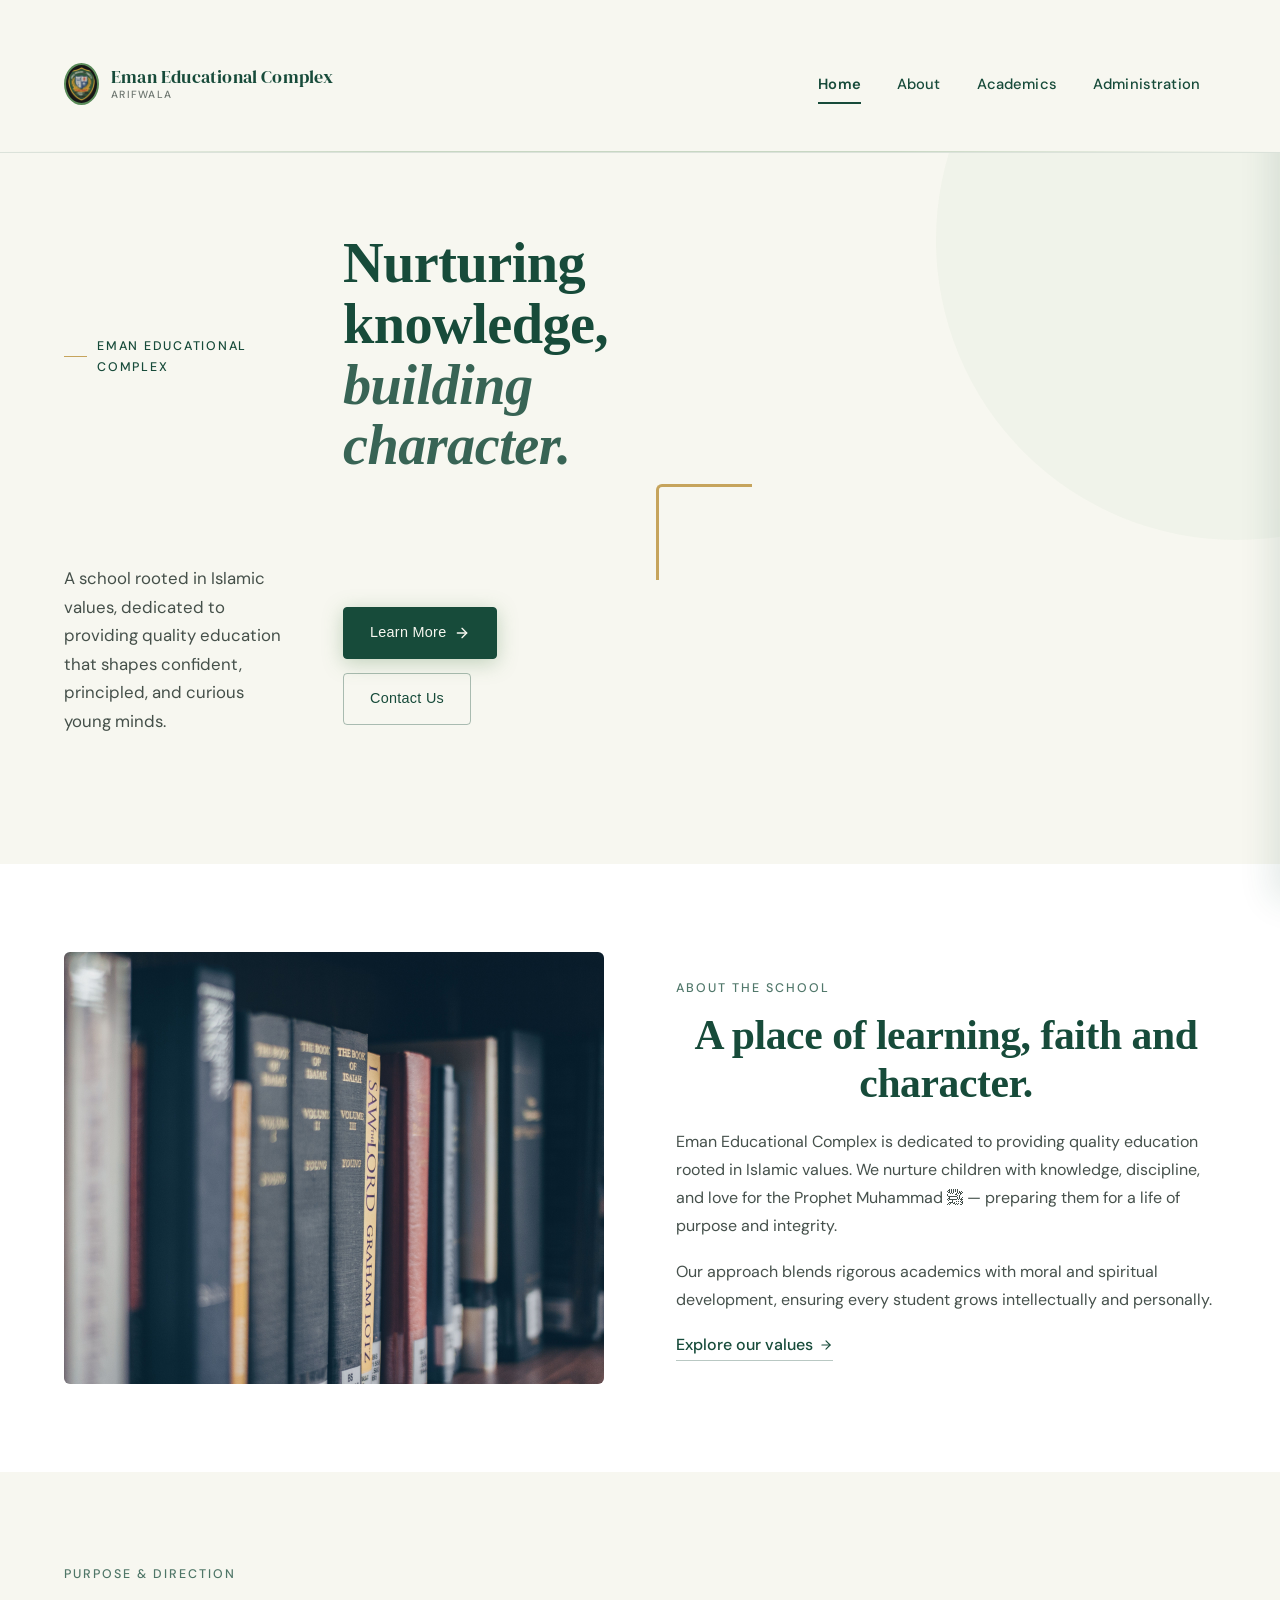
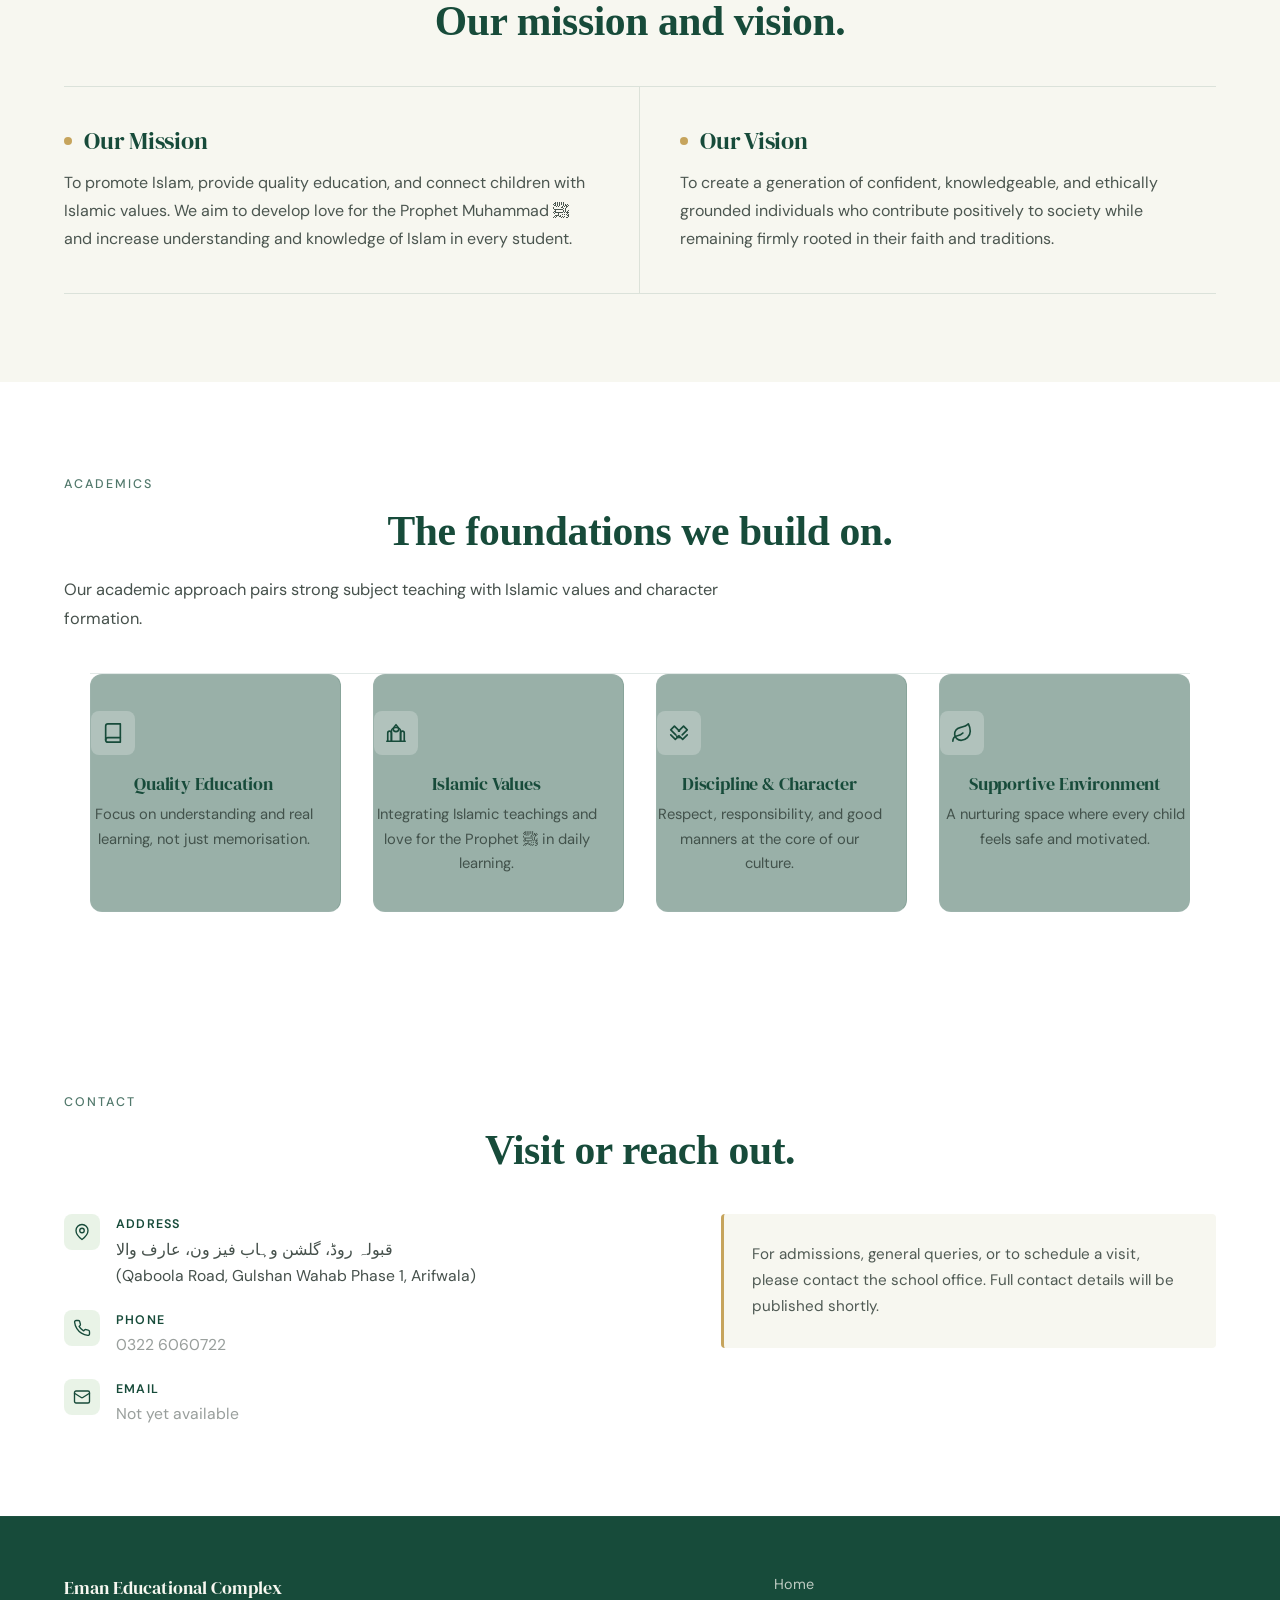
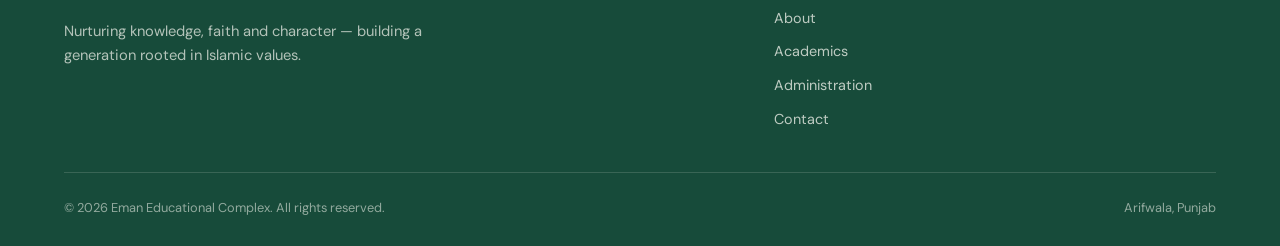
==== commit 53b9e5f2: "first" ====
--- a/index.html
+++ b/index.html
@@ -3,257 +3,958 @@
 <head>
     <meta charset="UTF-8" />
     <meta name="viewport" content="width=device-width, initial-scale=1.0" />
-    <link rel="icon" type="image/png" href="/favicon.png" />
     <title>Eman Educational Complex · Home</title>
-     <link rel="icon" href="logo.png" type="image/png" />
-
-    <!-- Fonts -->
+    <link rel="icon" href="logo.png" type="image/png" />
+
+    <!-- Google Fonts: DM Serif Display + DM Sans -->
     <link rel="preconnect" href="https://fonts.googleapis.com" />
     <link rel="preconnect" href="https://fonts.gstatic.com" crossorigin />
-    <link href="https://fonts.googleapis.com/css2?family=Playfair+Display:ital,wght@0,400;0,600;0,700;1,400&family=Inter:opsz,wght@14..32,300;14..32,400;14..32,500;14..32,600;14..32,700&display=swap" rel="stylesheet" />
+    <link href="https://fonts.googleapis.com/css2?family=DM+Serif+Display:ital@0;1&family=DM+Sans:ital,opsz,wght@0,9..40,300;0,9..40,400;0,9..40,500;0,9..40,600;0,9..40,700;1,9..40,400&display=swap" rel="stylesheet" />
 
     <link rel="stylesheet" href="style.css" />
 
     <style>
-        /* ── Loading screen ── */
+        /* ============================================================
+           Design Tokens
+           ============================================================ */
+        :root {
+            --color-dark-green:   #174B3A;
+            --color-parrot-green: #A9CDA0;
+            --color-ivory:        #F7F7F0;
+            --color-dark-text:    #26332D;
+            --color-white:        #FFFFFF;
+            --color-gold:         #C6A45C;
+
+            --font-display: 'DM Serif Display', Georgia, serif;
+            --font-body:    'DM Sans', -apple-system, BlinkMacSystemFont, 'Segoe UI', sans-serif;
+
+            --header-height:          72px;
+            --header-height-scrolled: 60px;
+
+            --ease-out: cubic-bezier(0.22, 0.61, 0.36, 1);
+            --transition: 0.3s var(--ease-out);
+        }
+
+        /* ============================================================
+           Reset & Base
+           ============================================================ */
+        *, *::before, *::after {
+            margin: 0;
+            padding: 0;
+            box-sizing: border-box;
+        }
+
+        html {
+            -webkit-text-size-adjust: 100%;
+            -webkit-font-smoothing: antialiased;
+            -moz-osx-font-smoothing: grayscale;
+            scroll-behavior: smooth;
+        }
+
+        body {
+            font-family: var(--font-body);
+            font-weight: 400;
+            font-size: 16px;
+            line-height: 1.65;
+            color: var(--color-dark-text);
+            background: var(--color-ivory);
+            overflow-x: hidden;
+        }
+
+        img { display: block; max-width: 100%; height: auto; }
+        a { color: inherit; text-decoration: none; }
+        button { font-family: inherit; cursor: pointer; }
+
+        h1, h2, h3, h4, h5, h6 {
+            font-family: var(--font-display);
+            font-weight: 400;
+            line-height: 1.15;
+            color: var(--color-dark-green);
+            letter-spacing: -0.01em;
+        }
+
+        .container {
+            width: 100%;
+            max-width: 1200px;
+            margin: 0 auto;
+            padding: 0 24px;
+        }
+
+        /* ============================================================
+           Loading Screen
+           ============================================================ */
         #loading {
             position: fixed;
+            inset: 0;
+            z-index: 9999;
+            background: var(--color-dark-green);
+            display: flex;
+            align-items: center;
+            justify-content: center;
+            transition: opacity 0.7s ease;
+        }
+        #loading.hidden { opacity: 0; pointer-events: none; }
+        .loader-content { text-align: center; }
+        .loader-logo {
+            height: 64px;
+            width: auto;
+            margin: 0 auto 16px;
+            display: block;
+        }
+        .loader-name {
+            font-family: var(--font-display);
+            font-size: 1.5rem;
+            color: var(--color-ivory);
+            letter-spacing: 0.02em;
+        }
+
+        /* ============================================================
+           Header
+           ============================================================ */
+        .site-header {
+            position: sticky;
             top: 0;
-            left: 0;
+            z-index: 1000;
+            background: var(--color-ivory);
+            border-bottom: 1px solid rgba(23, 75, 58, 0.12);
+            transition: box-shadow var(--transition), border-color var(--transition);
+        }
+        .site-header.scrolled {
+            box-shadow: 0 2px 16px rgba(23, 75, 58, 0.08);
+            border-bottom-color: transparent;
+        }
+        .header-content {
+            display: flex;
+            align-items: center;
+            justify-content: space-between;
+            height: var(--header-height);
+            transition: height var(--transition);
+        }
+        .site-header.scrolled .header-content {
+            height: var(--header-height-scrolled);
+        }
+        .header-brand {
+            display: flex;
+            align-items: center;
+            gap: 12px;
+        }
+        .header-brand .logo-image {
+            height: 42px;
+            width: auto;
+            transition: height var(--transition);
+        }
+        .site-header.scrolled .header-brand .logo-image {
+            height: 36px;
+        }
+        .brand-name {
+            font-family: var(--font-display);
+            font-size: 1.15rem;
+            font-weight: 400;
+            color: var(--color-dark-green);
+            letter-spacing: 0.01em;
+            line-height: 1.1;
+        }
+        .brand-name small {
+            display: block;
+            font-family: var(--font-body);
+            font-size: 0.65rem;
+            font-weight: 500;
+            letter-spacing: 0.12em;
+            text-transform: uppercase;
+            color: var(--color-dark-text);
+            opacity: 0.65;
+            margin-top: 2px;
+        }
+
+        /* Desktop nav */
+        .nav-desktop {
+            display: flex;
+            align-items: center;
+            gap: 4px;
+        }
+        .nav-desktop a {
+            position: relative;
+            padding: 8px 16px;
+            font-size: 0.92rem;
+            font-weight: 500;
+            color: var(--color-dark-green);
+            letter-spacing: 0.01em;
+            transition: color var(--transition);
+        }
+        .nav-desktop a:hover { color: var(--color-dark-text); }
+        .nav-desktop a::after {
+            content: '';
+            position: absolute;
+            left: 16px;
+            right: 16px;
+            bottom: 0;
+            height: 2px;
+            background: var(--color-dark-green);
+            transform: scaleX(0);
+            transform-origin: left;
+            transition: transform var(--transition);
+        }
+        .nav-desktop a:hover::after,
+        .nav-desktop a.active::after { transform: scaleX(1); }
+        .nav-desktop a.active { font-weight: 600; }
+
+        /* Mobile toggle */
+        .nav-toggle {
+            display: none;
+            background: none;
+            border: none;
+            padding: 8px;
+            color: var(--color-dark-green);
+        }
+        .nav-toggle svg {
+            width: 24px;
+            height: 24px;
+            display: block;
+        }
+
+        /* ============================================================
+           Mobile Drawer
+           ============================================================ */
+        .drawer-overlay {
+            position: fixed;
+            inset: 0;
+            background: rgba(38, 51, 45, 0.4);
+            backdrop-filter: blur(2px);
+            opacity: 0;
+            visibility: hidden;
+            transition: opacity var(--transition), visibility var(--transition);
+            z-index: 998;
+        }
+        .drawer-overlay.open { opacity: 1; visibility: visible; }
+        .drawer {
+            position: fixed;
+            top: 0;
+            right: 0;
+            bottom: 0;
+            width: 82%;
+            max-width: 340px;
+            background: var(--color-ivory);
+            z-index: 999;
+            transform: translateX(100%);
+            transition: transform 0.4s var(--ease-out);
+            display: flex;
+            flex-direction: column;
+            box-shadow: -8px 0 32px rgba(23, 75, 58, 0.12);
+        }
+        .drawer.open { transform: translateX(0); }
+        .drawer-header {
+            display: flex;
+            align-items: center;
+            justify-content: space-between;
+            padding: 20px 24px;
+            border-bottom: 1px solid rgba(23, 75, 58, 0.1);
+        }
+        .drawer-brand {
+            display: flex;
+            align-items: center;
+            gap: 10px;
+        }
+        .drawer-brand img { height: 32px; }
+        .drawer-brand span {
+            font-family: var(--font-display);
+            font-size: 1rem;
+            color: var(--color-dark-green);
+        }
+        .drawer-close {
+            background: none;
+            border: none;
+            padding: 6px;
+            color: var(--color-dark-green);
+        }
+        .drawer-close svg { width: 22px; height: 22px; }
+        .drawer-nav {
+            display: flex;
+            flex-direction: column;
+            padding: 12px 0;
+        }
+        .drawer-nav a {
+            padding: 14px 24px;
+            font-size: 1rem;
+            font-weight: 500;
+            color: var(--color-dark-text);
+            border-left: 3px solid transparent;
+            transition: background var(--transition), border-color var(--transition);
+        }
+        .drawer-nav a:hover,
+        .drawer-nav a.active {
+            background: rgba(169, 205, 160, 0.18);
+            border-left-color: var(--color-dark-green);
+            color: var(--color-dark-green);
+        }
+
+        /* ============================================================
+           Hero
+           ============================================================ */
+        .hero {
+            background: var(--color-ivory);
+            padding: 80px 0 96px;
+            position: relative;
+            overflow: hidden;
+        }
+        .hero-grid {
+            display: grid;
+            grid-template-columns: 1fr 1fr;
+            gap: 64px;
+            align-items: center;
+        }
+        .hero-eyebrow {
+            display: inline-flex;
+            align-items: center;
+            gap: 10px;
+            font-size: 0.78rem;
+            font-weight: 500;
+            letter-spacing: 0.14em;
+            text-transform: uppercase;
+            color: var(--color-dark-green);
+            margin-bottom: 20px;
+        }
+        .hero-eyebrow::before {
+            content: '';
+            width: 28px;
+            height: 1px;
+            background: var(--color-gold);
+        }
+        .hero-title {
+            font-size: clamp(2.4rem, 4.4vw, 3.6rem);
+            line-height: 1.08;
+            color: var(--color-dark-green);
+            margin-bottom: 24px;
+        }
+        .hero-title em {
+            font-style: italic;
+            color: var(--color-dark-green);
+            opacity: 0.85;
+        }
+        .hero-desc {
+            font-size: 1.05rem;
+            line-height: 1.7;
+            color: var(--color-dark-text);
+            max-width: 52ch;
+            margin-bottom: 32px;
+            opacity: 0.85;
+        }
+        .hero-actions {
+            display: flex;
+            gap: 14px;
+            flex-wrap: wrap;
+        }
+        .btn {
+            display: inline-flex;
+            align-items: center;
+            gap: 8px;
+            padding: 13px 26px;
+            font-size: 0.9rem;
+            font-weight: 500;
+            letter-spacing: 0.02em;
+            border-radius: 4px;
+            border: 1.5px solid transparent;
+            transition: all var(--transition);
+        }
+        .btn svg {
+            width: 16px;
+            height: 16px;
+            transition: transform var(--transition);
+        }
+        .btn:hover svg { transform: translateX(3px); }
+        .btn-primary {
+            background: var(--color-dark-green);
+            color: var(--color-ivory);
+            border-color: var(--color-dark-green);
+        }
+        .btn-primary:hover {
+            background: #0f3628;
+            border-color: #0f3628;
+        }
+        .btn-secondary {
+            background: transparent;
+            color: var(--color-dark-green);
+            border-color: rgba(23, 75, 58, 0.35);
+        }
+        .btn-secondary:hover {
+            border-color: var(--color-dark-green);
+            background: rgba(169, 205, 160, 0.15);
+        }
+        .hero-visual { position: relative; }
+        .hero-image-frame {
+            position: relative;
+            border-radius: 6px;
+            overflow: hidden;
+            aspect-ratio: 4 / 5;
+            background: rgba(169, 205, 160, 0.2);
+            box-shadow: 0 24px 60px -20px rgba(23, 75, 58, 0.25);
+        }
+        .hero-image-frame img {
             width: 100%;
             height: 100%;
-            background: var(--color-bg-primary);
-            display: flex;
-            flex-direction: column;
+            object-fit: cover;
+        }
+        .hero-image-frame .image-fallback {
+            position: absolute;
+            inset: 0;
+            display: none;
             align-items: center;
             justify-content: center;
-            z-index: 9999;
-            transition: opacity 0.6s ease;
-        }
-        #loading.hidden {
-            opacity: 0;
+            font-family: var(--font-display);
+            font-size: 3rem;
+            color: var(--color-dark-green);
+            opacity: 0.25;
+            letter-spacing: 0.02em;
+        }
+        .hero-image-accent {
+            position: absolute;
+            top: -16px;
+            left: -16px;
+            width: 96px;
+            height: 96px;
+            border-top: 3px solid var(--color-gold);
+            border-left: 3px solid var(--color-gold);
+            border-top-left-radius: 6px;
+            z-index: 2;
             pointer-events: none;
         }
-        #loading .loading-logo {
-            width: 120px;
-            height: auto;
-            object-fit: contain;
-            display: block;
-            /* No border, no border-radius, no circular crop */
-        }
-        #loading .loading-name {
-            margin-top: 16px;
-            font-family: var(--font-serif);
-            font-weight: 700;
-            font-size: 1.6rem;
-            color: var(--color-text-heading);
-            letter-spacing: 0.04em;
-        }
-        #loading .loading-brand {
+
+        /* ============================================================
+           Sections (shared)
+           ============================================================ */
+        .section { padding: 88px 0; }
+        .section--alt { background: var(--color-white); }
+        .section-eyebrow {
+            display: inline-block;
+            font-size: 0.78rem;
+            font-weight: 500;
+            letter-spacing: 0.16em;
+            text-transform: uppercase;
+            color: var(--color-dark-green);
+            margin-bottom: 14px;
+            opacity: 0.75;
+        }
+        .section-title {
+            font-size: clamp(1.9rem, 3.4vw, 2.6rem);
+            line-height: 1.15;
+            color: var(--color-dark-green);
+            margin-bottom: 20px;
+        }
+        .section-lead {
+            font-size: 1.02rem;
+            line-height: 1.75;
+            color: var(--color-dark-text);
+            max-width: 62ch;
+            opacity: 0.85;
+        }
+
+        /* ============================================================
+           About
+           ============================================================ */
+        .about-grid {
+            display: grid;
+            grid-template-columns: 1fr 1fr;
+            gap: 72px;
+            align-items: center;
+        }
+        .about-image {
+            border-radius: 6px;
+            overflow: hidden;
+            aspect-ratio: 5 / 4;
+            background: rgba(169, 205, 160, 0.2);
+        }
+        .about-image img {
+            width: 100%;
+            height: 100%;
+            object-fit: cover;
+        }
+        .about-text p {
+            color: var(--color-dark-text);
+            opacity: 0.85;
+            margin-bottom: 18px;
+            line-height: 1.75;
+        }
+        .link-inline {
+            display: inline-flex;
+            align-items: center;
+            gap: 6px;
+            font-weight: 500;
+            color: var(--color-dark-green);
+            border-bottom: 1px solid rgba(23, 75, 58, 0.3);
+            padding-bottom: 2px;
+            transition: gap var(--transition), border-color var(--transition);
+        }
+        .link-inline:hover {
+            gap: 10px;
+            border-bottom-color: var(--color-dark-green);
+        }
+        .link-inline svg { width: 14px; height: 14px; }
+
+        /* ============================================================
+           Mission / Vision
+           ============================================================ */
+        .mv-grid {
+            display: grid;
+            grid-template-columns: 1fr 1fr;
+            border-top: 1px solid rgba(23, 75, 58, 0.12);
+            border-bottom: 1px solid rgba(23, 75, 58, 0.12);
+            margin-top: 40px;
+        }
+        .mv-col {
+            padding: 40px 40px 40px 0;
+            border-right: 1px solid rgba(23, 75, 58, 0.12);
+        }
+        .mv-col:last-child {
+            padding: 40px 0 40px 40px;
+            border-right: none;
+        }
+        .mv-col h3 {
+            font-size: 1.5rem;
+            color: var(--color-dark-green);
+            margin-bottom: 14px;
+            display: flex;
+            align-items: center;
+            gap: 12px;
+        }
+        .mv-col h3::before {
+            content: '';
+            display: inline-block;
+            width: 8px;
+            height: 8px;
+            background: var(--color-gold);
+            border-radius: 50%;
+        }
+        .mv-col p {
+            color: var(--color-dark-text);
+            opacity: 0.82;
+            line-height: 1.75;
+        }
+
+        /* ============================================================
+           Academics / Values
+           ============================================================ */
+        .values-grid {
+            display: grid;
+            grid-template-columns: repeat(4, 1fr);
+            border-top: 1px solid rgba(23, 75, 58, 0.12);
+            margin-top: 40px;
+            
+        }
+        .value-item {
+            padding: 36px 24px 36px 0;
+            border-right: 1px solid rgba(23, 75, 58, 0.12);
+            background:#174b3a70;
+        }
+        .value-item:first-child { padding-left: 0; }
+        .value-item:last-child {
+            border-right: none;
+            padding-right: 0;
+        }
+        .value-item .icon-box {
+            width: 44px;
+            height: 44px;
+            display: flex;
+            align-items: center;
+            justify-content: center;
+            background: rgba(247, 247, 247, 0.25);
+            border-radius: 8px;
+            margin-bottom: 18px;
+        }
+        .value-item .icon-box img { width: 22px; height: 22px; }
+        .value-item h4 {
+            font-family: var(--font-display);
+            font-size: 1.15rem;
+            color: var(--color-dark-green);
+            margin-bottom: 8px;
+            font-weight: 400;
+        }
+        .value-item p {
+            font-size: 0.92rem;
+            line-height: 1.65;
+            color: var(--color-dark-text);
+            opacity: 0.75;
+        }
+
+        /* ============================================================
+           Administration
+           ============================================================ */
+        .admin-grid {
+            display: grid;
+            grid-template-columns: 320px 1fr;
+            gap: 56px;
+            align-items: center;
+            margin-top: 32px;
+        }
+        .admin-photo {
+            position: relative;
+            border-radius: 6px;
+            overflow: hidden;
+            aspect-ratio: 3 / 4;
+            background: rgba(169, 205, 160, 0.2);
+            box-shadow: 0 20px 50px -16px rgba(23, 75, 58, 0.2);
+        }
+        .admin-photo img {
+            width: 100%;
+            height: 100%;
+            object-fit: cover;
+        }
+        .admin-photo .photo-fallback {
             position: absolute;
-            bottom: 30px;
-            left: 0;
-            width: 100%;
-            text-align: center;
-            font-family: var(--font-sans);
-            font-size: 0.7rem;
-            letter-spacing: 0.12em;
-            color: var(--color-text-muted);
-            opacity: 0.4;
-            font-weight: 400;
-        }
-
-        /* ── Updated Contact Section ── */
-        .contact-section {
-            background: var(--color-bg-secondary);
-            padding: var(--space-3xl) 0;
-        }
-
+            inset: 0;
+            display: none;
+            align-items: center;
+            justify-content: center;
+            font-family: var(--font-display);
+            font-size: 3.5rem;
+            color: var(--color-dark-green);
+            opacity: 0.3;
+        }
+        .admin-info .admin-role {
+            display: inline-block;
+            font-size: 0.78rem;
+            font-weight: 500;
+            letter-spacing: 0.14em;
+            text-transform: uppercase;
+            color: var(--color-gold);
+            margin-bottom: 12px;
+        }
+        .admin-info h3 {
+            font-size: clamp(1.6rem, 2.6vw, 2.1rem);
+            color: var(--color-dark-green);
+            margin-bottom: 16px;
+        }
+        .admin-info p {
+            color: var(--color-dark-text);
+            opacity: 0.82;
+            line-height: 1.75;
+            max-width: 52ch;
+        }
+
+        /* ============================================================
+           Contact
+           ============================================================ */
         .contact-grid {
             display: grid;
-            grid-template-columns: 1fr 1fr;
-            gap: 60px;
-            max-width: 1100px;
-            margin: 0 auto;
-            align-items: center;
-        }
-
-        .contact-map {
-            border-radius: var(--radius-lg);
-            overflow: hidden;
-            border: 1px solid rgba(255, 255, 255, 0.06);
-            height: 300px;
-            background: var(--color-bg-card);
-        }
-
-        .contact-map iframe {
-            width: 100%;
-            height: 100%;
-            border: 0;
+            grid-template-columns: 1.2fr 1fr;
+            gap: 64px;
+            align-items: start;
+            margin-top: 40px;
+        }
+        .contact-info {
+            list-style: none;
+            display: flex;
+            flex-direction: column;
+            gap: 20px;
+        }
+        .contact-info li {
+            display: flex;
+            gap: 16px;
+            align-items: flex-start;
+        }
+        .contact-info .ci-icon {
+            flex-shrink: 0;
+            width: 36px;
+            height: 36px;
+            display: flex;
+            align-items: center;
+            justify-content: center;
+            background: rgba(169, 205, 160, 0.25);
+            border-radius: 8px;
+        }
+        .contact-info .ci-icon img { width: 18px; height: 18px; }
+        .contact-info .ci-text strong {
             display: block;
-        }
-
-        .contact-info h2 {
-            font-family: var(--font-serif);
-            font-weight: 700;
-            font-size: clamp(1.8rem, 3vw, 2.4rem);
-            color: var(--color-text-heading);
-            margin-bottom: var(--space-lg);
-        }
-
-        .contact-info h2 .accent {
-            color: var(--color-green-accent);
-            font-style: italic;
-        }
-
-        .contact-info .info-item {
-            margin-bottom: var(--space-md);
-        }
-
-        .contact-info .info-item .label {
-            font-family: var(--font-sans);
+            font-size: 0.78rem;
             font-weight: 600;
-            font-size: 0.75rem;
+            letter-spacing: 0.1em;
             text-transform: uppercase;
-            letter-spacing: 0.08em;
-            color: var(--color-text-muted);
-            display: block;
+            color: var(--color-dark-green);
             margin-bottom: 2px;
         }
-
-        .contact-info .info-item .value {
-            font-family: var(--font-serif);
-            font-size: 1.1rem;
-            color: var(--color-text-primary);
-            line-height: 1.5;
-        }
-
-        .contact-info .info-item .value .phone {
-            font-family: var(--font-sans);
-            font-weight: 500;
-        }
-
-        /* Responsive */
+        .contact-info .ci-text span {
+            font-size: 0.98rem;
+            color: var(--color-dark-text);
+            opacity: 0.85;
+            line-height: 1.6;
+        }
+        .contact-info .ci-text em {
+            font-style: normal;
+            color: var(--color-dark-text);
+            opacity: 0.55;
+        }
+        .contact-note {
+            padding: 28px;
+            background: var(--color-ivory);
+            border-left: 3px solid var(--color-gold);
+            border-radius: 4px;
+        }
+        .contact-note p {
+            font-size: 0.95rem;
+            color: var(--color-dark-text);
+            opacity: 0.8;
+            line-height: 1.7;
+        }
+
+        /* ============================================================
+           Footer
+           ============================================================ */
+        .site-footer {
+            background: var(--color-dark-green);
+            color: var(--color-ivory);
+            padding: 56px 0 28px;
+        }
+        .footer-grid {
+            display: grid;
+            grid-template-columns: 1.5fr 1fr;
+            gap: 48px;
+            align-items: start;
+            padding-bottom: 40px;
+            border-bottom: 1px solid rgba(247, 247, 240, 0.15);
+        }
+        .footer-brand {
+            display: flex;
+            align-items: center;
+            gap: 14px;
+            margin-bottom: 16px;
+        }
+        .footer-brand img { height: 40px; }
+        .footer-brand span {
+            font-family: var(--font-display);
+            font-size: 1.15rem;
+            color: var(--color-ivory);
+        }
+        .footer-tagline {
+            font-size: 0.92rem;
+            color: rgba(247, 247, 240, 0.7);
+            line-height: 1.65;
+            max-width: 40ch;
+        }
+        .footer-nav {
+            display: flex;
+            flex-direction: column;
+            gap: 10px;
+        }
+        .footer-nav a {
+            font-size: 0.9rem;
+            color: rgba(247, 247, 240, 0.75);
+            transition: color var(--transition);
+        }
+        .footer-nav a:hover { color: var(--color-parrot-green); }
+        .footer-bottom {
+            padding-top: 24px;
+            display: flex;
+            justify-content: space-between;
+            gap: 16px;
+            flex-wrap: wrap;
+            font-size: 0.8rem;
+            color: rgba(247, 247, 240, 0.55);
+        }
+
+        /* ============================================================
+           Responsive
+           ============================================================ */
+        @media (max-width: 1024px) {
+            .hero-grid,
+            .about-grid {
+                grid-template-columns: 1fr;
+                gap: 48px;
+            }
+            .hero-visual { order: -1; max-width: 480px; }
+            .about-image { max-width: 480px; }
+            .values-grid { grid-template-columns: repeat(2, 1fr); }
+            .value-item {
+                padding: 32px 24px;
+                border-bottom: 1px solid rgba(23, 75, 58, 0.12);
+            }
+            .value-item:nth-child(2n) { border-right: none; }
+            .value-item:nth-child(n+3) { border-bottom: none; }
+            .admin-grid { grid-template-columns: 260px 1fr; gap: 36px; }
+            .contact-grid { grid-template-columns: 1fr; gap: 40px; }
+        }
+
         @media (max-width: 768px) {
-            .contact-grid {
-                grid-template-columns: 1fr;
-                gap: 30px;
+            .container { padding: 0 20px; }
+            .nav-desktop { display: none; }
+            .nav-toggle { display: block; }
+
+            .hero { padding: 48px 0 64px; }
+            .section { padding: 64px 0; }
+
+            .mv-grid { grid-template-columns: 1fr; }
+            .mv-col {
+                padding: 28px 0;
+                border-right: none;
+                border-bottom: 1px solid rgba(23, 75, 58, 0.12);
             }
-            .contact-map {
-                height: 220px;
+            .mv-col:last-child { padding: 28px 0; border-bottom: none; }
+
+            .values-grid { grid-template-columns: 1fr; }
+            .value-item {
+                border-right: none !important;
+                border-bottom: 1px solid rgba(23, 75, 58, 0.12) !important;
+                padding: 28px 0 !important;
             }
-            .contact-info {
-                text-align: center;
-            }
-            /* On mobile, show info first then map */
-            .contact-grid .contact-info {
-                order: 1;
-            }
-            .contact-grid .contact-map {
-                order: 2;
-            }
+            .value-item:last-child { border-bottom: none !important; }
+
+            .admin-grid { grid-template-columns: 1fr; gap: 32px; }
+            .admin-photo { max-width: 280px; }
+
+            .footer-grid { grid-template-columns: 1fr; gap: 32px; }
+            .footer-bottom { flex-direction: column; text-align: center; }
         }
 
         @media (max-width: 480px) {
-            #loading .loading-logo {
-                width: 80px;
-            }
-            #loading .loading-name {
-                font-size: 1.2rem;
-            }
+            .hero-title { font-size: 2rem; }
+            .btn { padding: 12px 22px; font-size: 0.86rem; }
+            .hero-actions { flex-direction: column; align-items: stretch; }
+            .btn { justify-content: center; }
+        }
+
+        @media (prefers-reduced-motion: reduce) {
+            * { transition-duration: 0.01ms !important; animation-duration: 0.01ms !important; }
+            html { scroll-behavior: auto; }
         }
     </style>
 </head>
 <body>
 
-    <!-- ===== LOADING SCREEN ===== -->
+    <!-- ============ LOADING ============ -->
     <div id="loading">
-        <img src="logo.png" alt="Eman Educational Complex" class="loading-logo" />
-        <div class="loading-name">Eeman Educational Complex</div>
-        <div class="loading-brand">Powered by Pixelnex</div>
+        <div class="loader-content">
+            <img src="logo.jpg" alt="Eman Educational Complex" class="loader-logo" onerror="this.style.display='none';" />
+            <div class="loader-name">Eman Educational Complex</div>
+        </div>
     </div>
 
-    <!-- ===== HEADER ===== -->
-    <header class="site-header" role="banner">
+    <!-- ============ HEADER ============ -->
+    <header class="site-header" id="siteHeader">
         <div class="container">
             <div class="header-content">
-                <div class="header-brand">
-                    <a href="index.html" class="brand-link">
-                        <img src="logo.png" alt="Eman Educational Complex" class="logo-image" />
-                        <span class="brand-name">EMAN</span>
-                    </a>
-                </div>
-                <nav class="header-nav" aria-label="Main navigation">
-                    <button class="nav-toggle" aria-label="Toggle navigation" aria-expanded="false">
-                        <span></span><span></span><span></span>
-                    </button>
-                    <ul class="nav-menu">
-                        <li><a href="index.html" class="active">Home</a></li>
-                        <li><a href="about.html">About</a></li>
-                        <li><a href="academics.html">Academics</a></li>
-                        <li><a href="administration.html">Administration</a></li>
-                    </ul>
+                <a href="index.html" class="header-brand">
+                    <img src="logo.png" alt="Eman Educational Complex" class="logo-image" onerror="this.style.display='none';" />
+                    <span class="brand-name">
+                        Eman Educational Complex
+                        <small>Arifwala</small>
+                    </span>
+                </a>
+
+                <nav class="nav-desktop" aria-label="Primary">
+                    <a href="index.html" class="active">Home</a>
+                    <a href="about.html">About</a>
+                    <a href="academics.html">Academics</a>
+                    <a href="administration.html">Administration</a>
                 </nav>
+
+                <button class="nav-toggle" id="navToggle" aria-label="Open menu" aria-expanded="false">
+                    <svg viewBox="0 0 24 24" fill="none" stroke="currentColor" stroke-width="2" stroke-linecap="round" stroke-linejoin="round">
+                        <line x1="3" y1="6" x2="21" y2="6"></line>
+                        <line x1="3" y1="12" x2="21" y2="12"></line>
+                        <line x1="3" y1="18" x2="21" y2="18"></line>
+                    </svg>
+                </button>
             </div>
         </div>
     </header>
 
-    <!-- ===== HERO ===== -->
+    <!-- ============ MOBILE DRAWER ============ -->
+    <div class="drawer-overlay" id="drawerOverlay"></div>
+    <aside class="drawer" id="drawer" aria-hidden="true">
+        <div class="drawer-header">
+            <div class="drawer-brand">
+                <img src="logo.png" alt="" onerror="this.style.display='none';" />
+                <span>Eman Complex</span>
+            </div>
+            <button class="drawer-close" id="drawerClose" aria-label="Close menu">
+                <svg viewBox="0 0 24 24" fill="none" stroke="currentColor" stroke-width="2" stroke-linecap="round" stroke-linejoin="round">
+                    <line x1="18" y1="6" x2="6" y2="18"></line>
+                    <line x1="6" y1="6" x2="18" y2="18"></line>
+                </svg>
+            </button>
+        </div>
+        <nav class="drawer-nav" aria-label="Mobile">
+            <a href="index.html" class="active">Home</a>
+            <a href="about.html">About</a>
+            <a href="academics.html">Academics</a>
+            <a href="administration.html">Administration</a>
+            <a href="#contact">Contact</a>
+        </nav>
+    </aside>
+
+    <!-- ============ HERO ============ -->
     <section class="hero" id="home">
-        <div class="hero-content">
-            <div class="hero-text">
-                <h1 class="hero-title">
-                    <span class="highlight">EMAN</span>
-                    <span class="title-secondary">EDUCATIONAL COMPLEX</span>
-                </h1>
-            
-                <p class="hero-sub">Excellence · Discipline · Character</p>
-                <p class="hero-desc">
-                    Nurturing young minds with quality education and Islamic values.
-                </p>
-                
-                <div class="hero-actions">
-                    <a href="about.html" class="btn btn-primary">Learn More</a>
-                    <a href="index.html#contact" class="btn btn-light">Contact Us</a>
+        <div class="container">
+            <div class="hero-grid">
+                <div class="hero-content">
+                    <span class="hero-eyebrow">Eman Educational Complex</span>
+                    <h1 class="hero-title">
+                        Nurturing knowledge,<br>
+                        <em>building character.</em>
+                    </h1>
+                    <p class="hero-desc">
+                        A school rooted in Islamic values, dedicated to providing quality education that shapes confident, principled, and curious young minds.
+                    </p>
+                    <div class="hero-actions">
+                        <a href="about.html" class="btn btn-primary">
+                            Learn More
+                            <svg viewBox="0 0 24 24" fill="none" stroke="currentColor" stroke-width="2" stroke-linecap="round" stroke-linejoin="round">
+                                <line x1="5" y1="12" x2="19" y2="12"></line>
+                                <polyline points="12 5 19 12 12 19"></polyline>
+                            </svg>
+                        </a>
+                        <a href="contact.html" class="btn btn-secondary">Contact Us</a>
+                    </div>
                 </div>
-            </div>
-            <div class="hero-visual">
-                <!-- Optional additional content -->
-            </div>
-        </div>
-        <div class="hero-accent"></div>
-    </section>
-
-    <!-- ===== ABOUT PREVIEW ===== -->
-    <section class="section about-preview" id="about">
-        <div class="container">
-            <div class="preview-content">
-                <div class="preview-text">
-                    <h2 class="section-title">About <span class="accent">Us</span></h2>
-                    <p>
-                        Eman Educational Complex is dedicated to providing quality education rooted in Islamic values. We nurture children with knowledge, discipline, and love for the Prophet Muhammad ﷺ, preparing them for a life of purpose and integrity.
-                    </p>
-                    <a href="about.html" class="preview-link">Discover about us →</a>
-                </div>
-                <div class="preview-image">
-                    <img src="school.jfif" alt="School identity" />
+                <div class="hero-visual">
+                    <div class="hero-image-accent" aria-hidden="true"></div>
+                    <div class="hero-image-frame">
+                        <img src="images/hero.jpg" alt="Books and academic environment" onerror="this.style.display='none'; this.nextElementSibling.style.display='flex';" />
+                        <div class="image-fallback">EMAN</div>
+                    </div>
                 </div>
             </div>
         </div>
     </section>
 
-    <!-- ===== MISSION & VISION ===== -->
+    <!-- ============ ABOUT ============ -->
+    <section class="section section--alt" id="about">
+        <div class="container">
+            <div class="about-grid">
+                <div class="about-image">
+                    <img src="images/library.jpg" alt="School library with natural light" onerror="this.style.display='none';" />
+                </div>
+                <div class="about-text">
+                    <span class="section-eyebrow">About the School</span>
+                    <h2 class="section-title">A place of learning, faith and character.</h2>
+                    <p>
+                        Eman Educational Complex is dedicated to providing quality education rooted in Islamic values. We nurture children with knowledge, discipline, and love for the Prophet Muhammad ﷺ — preparing them for a life of purpose and integrity.
+                    </p>
+                    <p>
+                        Our approach blends rigorous academics with moral and spiritual development, ensuring every student grows intellectually and personally.
+                    </p>
+                    <a href="academics.html" class="link-inline">
+                        Explore our values
+                        <svg viewBox="0 0 24 24" fill="none" stroke="currentColor" stroke-width="2" stroke-linecap="round" stroke-linejoin="round">
+                            <line x1="5" y1="12" x2="19" y2="12"></line>
+                            <polyline points="12 5 19 12 12 19"></polyline>
+                        </svg>
+                    </a>
+                </div>
+            </div>
+        </div>
+    </section>
+
+    <!-- ============ MISSION & VISION ============ -->
     <section class="section" id="mission">
         <div class="container">
-            <h2 class="section-title">Mission &amp; <span class="accent">Vision</span></h2>
-            <div class="mission-grid">
-                <div class="col">
+            <span class="section-eyebrow">Purpose &amp; Direction</span>
+            <h2 class="section-title">Our mission and vision.</h2>
+            <div class="mv-grid">
+                <div class="mv-col">
                     <h3>Our Mission</h3>
                     <p>
                         To promote Islam, provide quality education, and connect children with Islamic values. We aim to develop love for the Prophet Muhammad ﷺ and increase understanding and knowledge of Islam in every student.
                     </p>
                 </div>
-                <div class="col">
+                <div class="mv-col">
                     <h3>Our Vision</h3>
                     <p>
                         To create a generation of confident, knowledgeable, and ethically grounded individuals who contribute positively to society while remaining firmly rooted in their faith and traditions.
@@ -263,127 +964,178 @@
         </div>
     </section>
 
-    <!-- ===== VALUES ===== -->
-    <section class="section" id="values">
+    <!-- ============ ACADEMICS / VALUES ============ -->
+    <section class="section section--alt" id="academics">
         <div class="container">
-            <h2 class="section-title">What We <span class="accent">Stand For</span></h2>
+            <span class="section-eyebrow">Academics</span>
+            <h2 class="section-title">The foundations we build on.</h2>
+            <p class="section-lead">
+                Our academic approach pairs strong subject teaching with Islamic values and character formation.
+            </p>
             <div class="values-grid">
                 <div class="value-item">
-                    <span class="icon">📖</span>
+                    <div class="icon-box">
+                        <img src="assets/svg/book.svg" alt="" />
+                    </div>
                     <h4>Quality Education</h4>
                     <p>Focus on understanding and real learning, not just memorisation.</p>
                 </div>
                 <div class="value-item">
-                    <span class="icon">🕌</span>
+                    <div class="icon-box">
+                        <img src="assets/svg/mosque.svg" alt="" />
+                    </div>
                     <h4>Islamic Values</h4>
                     <p>Integrating Islamic teachings and love for the Prophet ﷺ in daily learning.</p>
                 </div>
                 <div class="value-item">
-                    <span class="icon">🤝</span>
+                    <div class="icon-box">
+                        <img src="assets/svg/handshake.svg" alt="" />
+                    </div>
                     <h4>Discipline &amp; Character</h4>
-                    <p>Respect, responsibility, and good manners are at the core of our culture.</p>
+                    <p>Respect, responsibility, and good manners at the core of our culture.</p>
                 </div>
                 <div class="value-item">
-                    <span class="icon">🌱</span>
+                    <div class="icon-box">
+                        <img src="assets/svg/leaf.svg" alt="" />
+                    </div>
                     <h4>Supportive Environment</h4>
-                    <p>A nurturing space where every child feels safe, inspired, and motivated.</p>
+                    <p>A nurturing space where every child feels safe and motivated.</p>
                 </div>
             </div>
         </div>
     </section>
 
-    <!-- ===== UPDATED CONTACT SECTION ===== -->
-    <section class="contact-section" id="contact">
+ 
+</section>
+
+
+    <!-- ============ CONTACT ============ -->
+    <section class="section section--alt" id="contact">
         <div class="container">
+            <span class="section-eyebrow">Contact</span>
+            <h2 class="section-title">Visit or reach out.</h2>
             <div class="contact-grid">
-                <!-- Left: Contact Info -->
-                <div class="contact-info">
-                    <h2>Get in <span class="accent">Touch</span></h2>
-                    <div class="info-item">
-                        <span class="label">School</span>
-                        <span class="value">Eman Educational Complex</span>
-                    </div>
-                    <div class="info-item">
-                        <span class="label">Address</span>
-                        <span class="value">
-                            قبولہ روڈ، گلشن وہاب فیز ون، عارف والا<br />
-                            (Qaboola Road, Gulshan Wahab Phase 1, Arifwala)
-                        </span>
-                    </div>
-                    <div class="info-item">
-                        <span class="label">Phone</span>
-                        <span class="value phone">Will be added soon</span>
-                    </div>
-                </div>
-                <!-- Right: Map -->
-                <div class="contact-map">
-                    <iframe 
-                        src="https://www.google.com/maps/embed?pb=!1m14!1m12!1m3!1d638.1884429062917!2d73.06892974586916!3d30.27855323366505!2m3!1f0!2f0!3f0!3m2!1i1024!2i768!4f13.1!5e1!3m2!1sen!2sus!4v1788581907691!5m2!1sen!2sus" width="600" height="450" style="border:0;" allowfullscreen="" loading="lazy" referrerpolicy="strict-origin-when-cross-origin"> 
-                        allowfullscreen="" 
-                        loading="lazy" 
-                        referrerpolicy="no-referrer-when-downgrade"
-                        title="Eman Educational Complex Location">
-                    </iframe>
+                <ul class="contact-info">
+                    <li>
+                        <div class="ci-icon"><img src="assets/svg/pin.svg" alt="" /></div>
+                        <div class="ci-text">
+                            <strong>Address</strong>
+                            <span>قبولہ روڈ، گلشن وہاب فیز ون، عارف والا<br>(Qaboola Road, Gulshan Wahab Phase 1, Arifwala)</span>
+                        </div>
+                    </li>
+                    <li>
+                        <div class="ci-icon"><img src="assets/svg/phone.svg" alt="" /></div>
+                        <div class="ci-text">
+                            <strong>Phone</strong>
+                            <span><em>0322 6060722
+                            </em></span>
+                        </div>
+                    </li>
+                    <li>
+                        <div class="ci-icon"><img src="assets/svg/mail.svg" alt="" /></div>
+                        <div class="ci-text">
+                            <strong>Email</strong>
+                            <span><em>Not yet available</em></span>
+                        </div>
+                    </li>
+                </ul>
+                <div class="contact-note">
+                    <p>
+                        For admissions, general queries, or to schedule a visit, please contact the school office. Full contact details will be published shortly.
+                    </p>
                 </div>
             </div>
         </div>
     </section>
 
-    <!-- ===== FOOTER ===== -->
-    <footer class="site-footer" role="contentinfo">
+    <!-- ============ FOOTER ============ -->
+    <footer class="site-footer">
         <div class="container">
-            <div class="footer-content">
-                <div class="footer-brand">
-                    <img src="logo.png" alt="Eman Educational Complex" class="footer-logo" />
-                    <span class="footer-school">Eman Educational Complex</span>
+            <div class="footer-grid">
+                <div>
+                    <div class="footer-brand">
+                        <img src="logo.jpg" alt="Eman Educational Complex" onerror="this.style.display='none';" />
+                        <span>Eman Educational Complex</span>
+                    </div>
+                    <p class="footer-tagline">
+                        Nurturing knowledge, faith and character — building a generation rooted in Islamic values.
+                    </p>
                 </div>
-                <div class="footer-links">
-                    <li><a href="index.html">Home</a></li>
-                        <li><a href="about.html" class="active">About</a></li>
-                        <li><a href="academics.html">Academics</a></li>
-                        <li><a href="administration.html">Administration</a></li>
-                </div>
-                <p class="footer-copy">&copy; 2026 Eman Educational Complex</p>
-                <p>made with ❤️ by <a href="https://pixlnex.vercel.app" target="_blank">Pixlnex</a></p>
+                <nav class="footer-nav" aria-label="Footer">
+                    <a href="index.html">Home</a>
+                    <a href="#about">About</a>
+                    <a href="#academics">Academics</a>
+                    <a href="#administration">Administration</a>
+                    <a href="#contact">Contact</a>
+                </nav>
+            </div>
+            <div class="footer-bottom">
+                <span>&copy; 2026 Eman Educational Complex. All rights reserved.</span>
+                <span>Arifwala, Punjab</span>
             </div>
         </div>
     </footer>
 
-    <!-- ===== SCRIPTS ===== -->
+    <!-- ============ SCRIPTS ============ -->
     <script>
-        // Loading screen
+        // Loading screen (preserved behavior)
         document.addEventListener('DOMContentLoaded', function() {
             setTimeout(function() {
                 document.getElementById('loading').classList.add('hidden');
             }, 600);
         });
 
-        // Mobile nav toggle
-        document.querySelector('.nav-toggle').addEventListener('click', function() {
-            this.classList.toggle('active');
-            document.querySelector('.nav-menu').classList.toggle('open');
-            const expanded = this.getAttribute('aria-expanded') === 'true' ? 'false' : 'true';
-            this.setAttribute('aria-expanded', expanded);
+        // Header shrink on scroll (new UI behavior)
+        var header = document.getElementById('siteHeader');
+        window.addEventListener('scroll', function() {
+            if (window.scrollY > 12) {
+                header.classList.add('scrolled');
+            } else {
+                header.classList.remove('scrolled');
+            }
+        }, { passive: true });
+
+        // Mobile drawer
+        var navToggle = document.getElementById('navToggle');
+        var drawer = document.getElementById('drawer');
+        var overlay = document.getElementById('drawerOverlay');
+        var drawerClose = document.getElementById('drawerClose');
+
+        function openDrawer() {
+            drawer.classList.add('open');
+            overlay.classList.add('open');
+            drawer.setAttribute('aria-hidden', 'false');
+            navToggle.setAttribute('aria-expanded', 'true');
+            document.body.style.overflow = 'hidden';
+        }
+        function closeDrawer() {
+            drawer.classList.remove('open');
+            overlay.classList.remove('open');
+            drawer.setAttribute('aria-hidden', 'true');
+            navToggle.setAttribute('aria-expanded', 'false');
+            document.body.style.overflow = '';
+        }
+        navToggle.addEventListener('click', openDrawer);
+        drawerClose.addEventListener('click', closeDrawer);
+        overlay.addEventListener('click', closeDrawer);
+        drawer.querySelectorAll('a').forEach(function(link) {
+            link.addEventListener('click', closeDrawer);
         });
-
-        // Close mobile nav on link click
-        document.querySelectorAll('.nav-menu a').forEach(function(link) {
-            link.addEventListener('click', function() {
-                document.querySelector('.nav-toggle').classList.remove('active');
-                document.querySelector('.nav-menu').classList.remove('open');
-                document.querySelector('.nav-toggle').setAttribute('aria-expanded', 'false');
-            });
+        document.addEventListener('keydown', function(e) {
+            if (e.key === 'Escape' && drawer.classList.contains('open')) closeDrawer();
         });
 
-        // Smooth scroll for anchor links
+        // Smooth scroll (preserved behavior)
         document.querySelectorAll('a[href^="#"]').forEach(function(anchor) {
             anchor.addEventListener('click', function(e) {
-                const targetId = this.getAttribute('href');
-                if (targetId === '#') return;
-                const target = document.querySelector(targetId);
+                var id = this.getAttribute('href');
+                if (id === '#') return;
+                var target = document.querySelector(id);
                 if (target) {
                     e.preventDefault();
-                    target.scrollIntoView({ behavior: 'smooth' });
+                    var offset = header.offsetHeight + 8;
+                    var top = target.getBoundingClientRect().top + window.pageYOffset - offset;
+                    window.scrollTo({ top: top, behavior: 'smooth' });
                 }
             });
         });
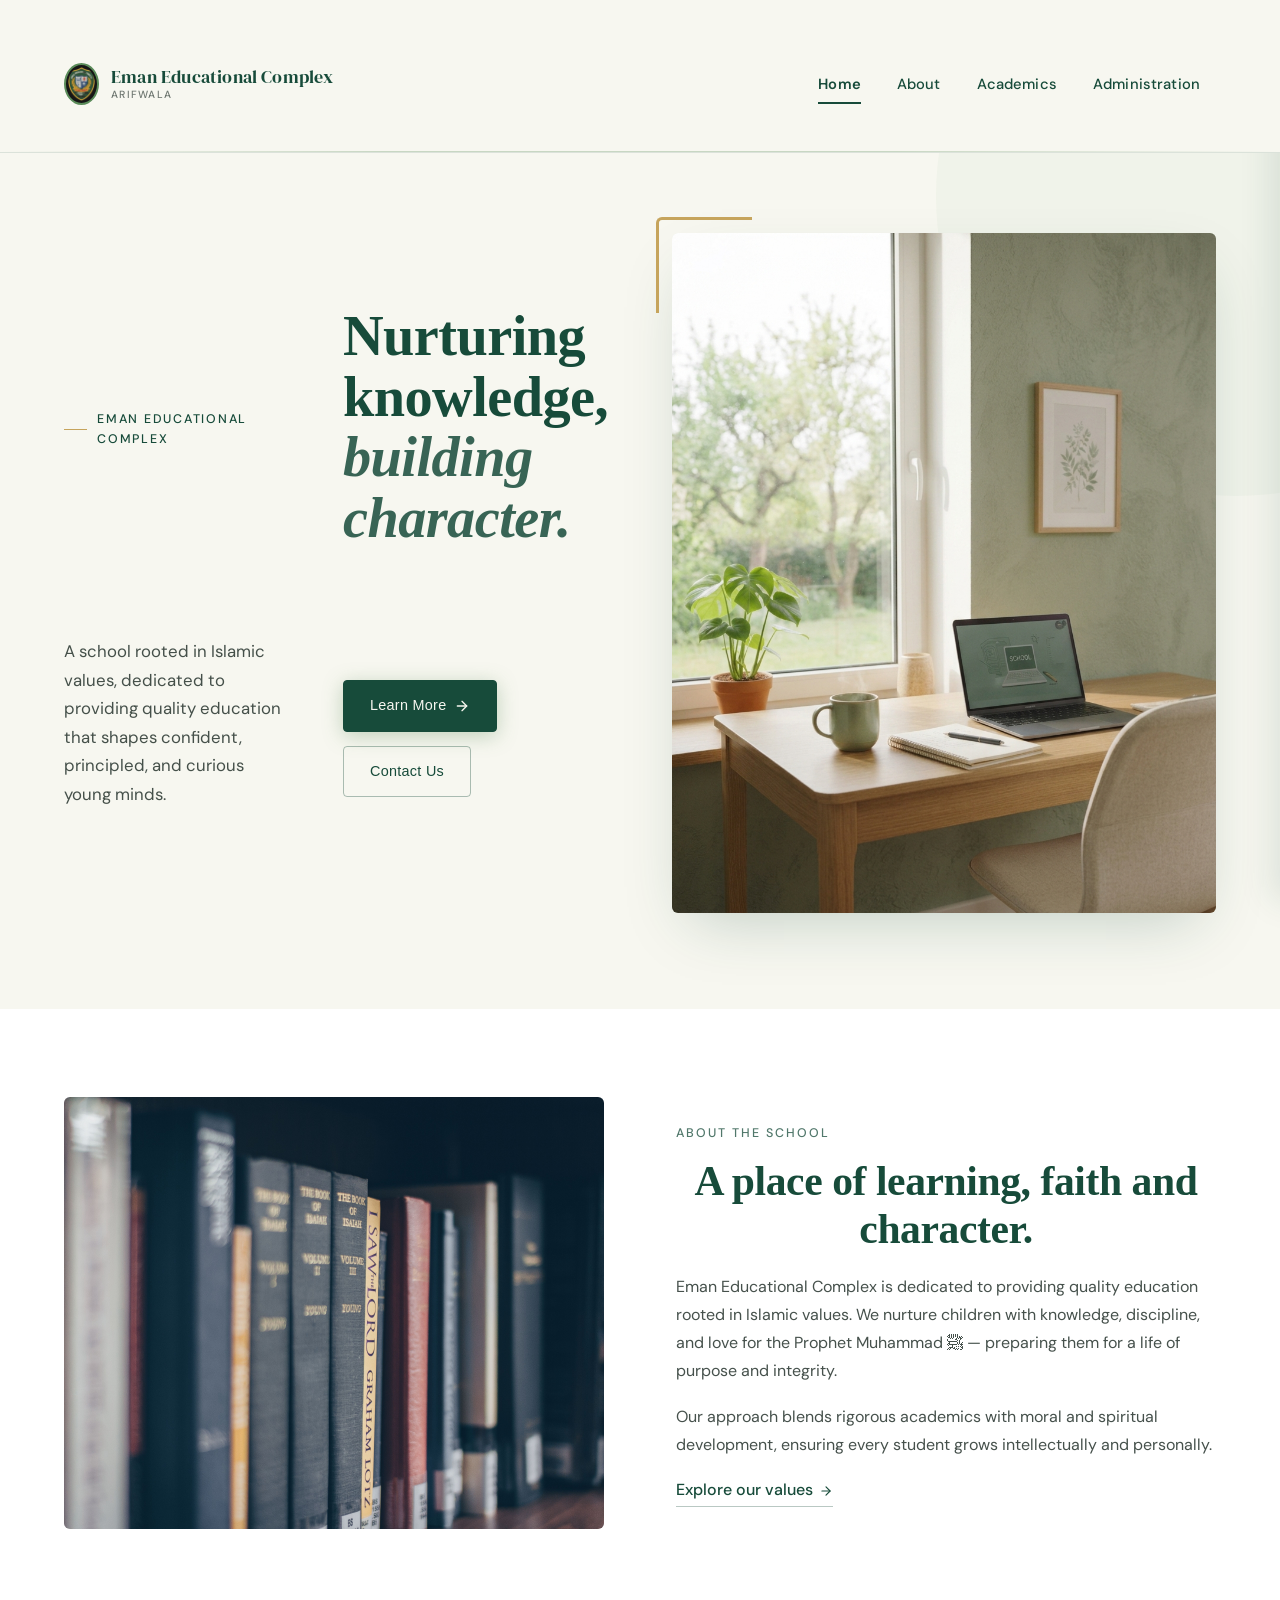
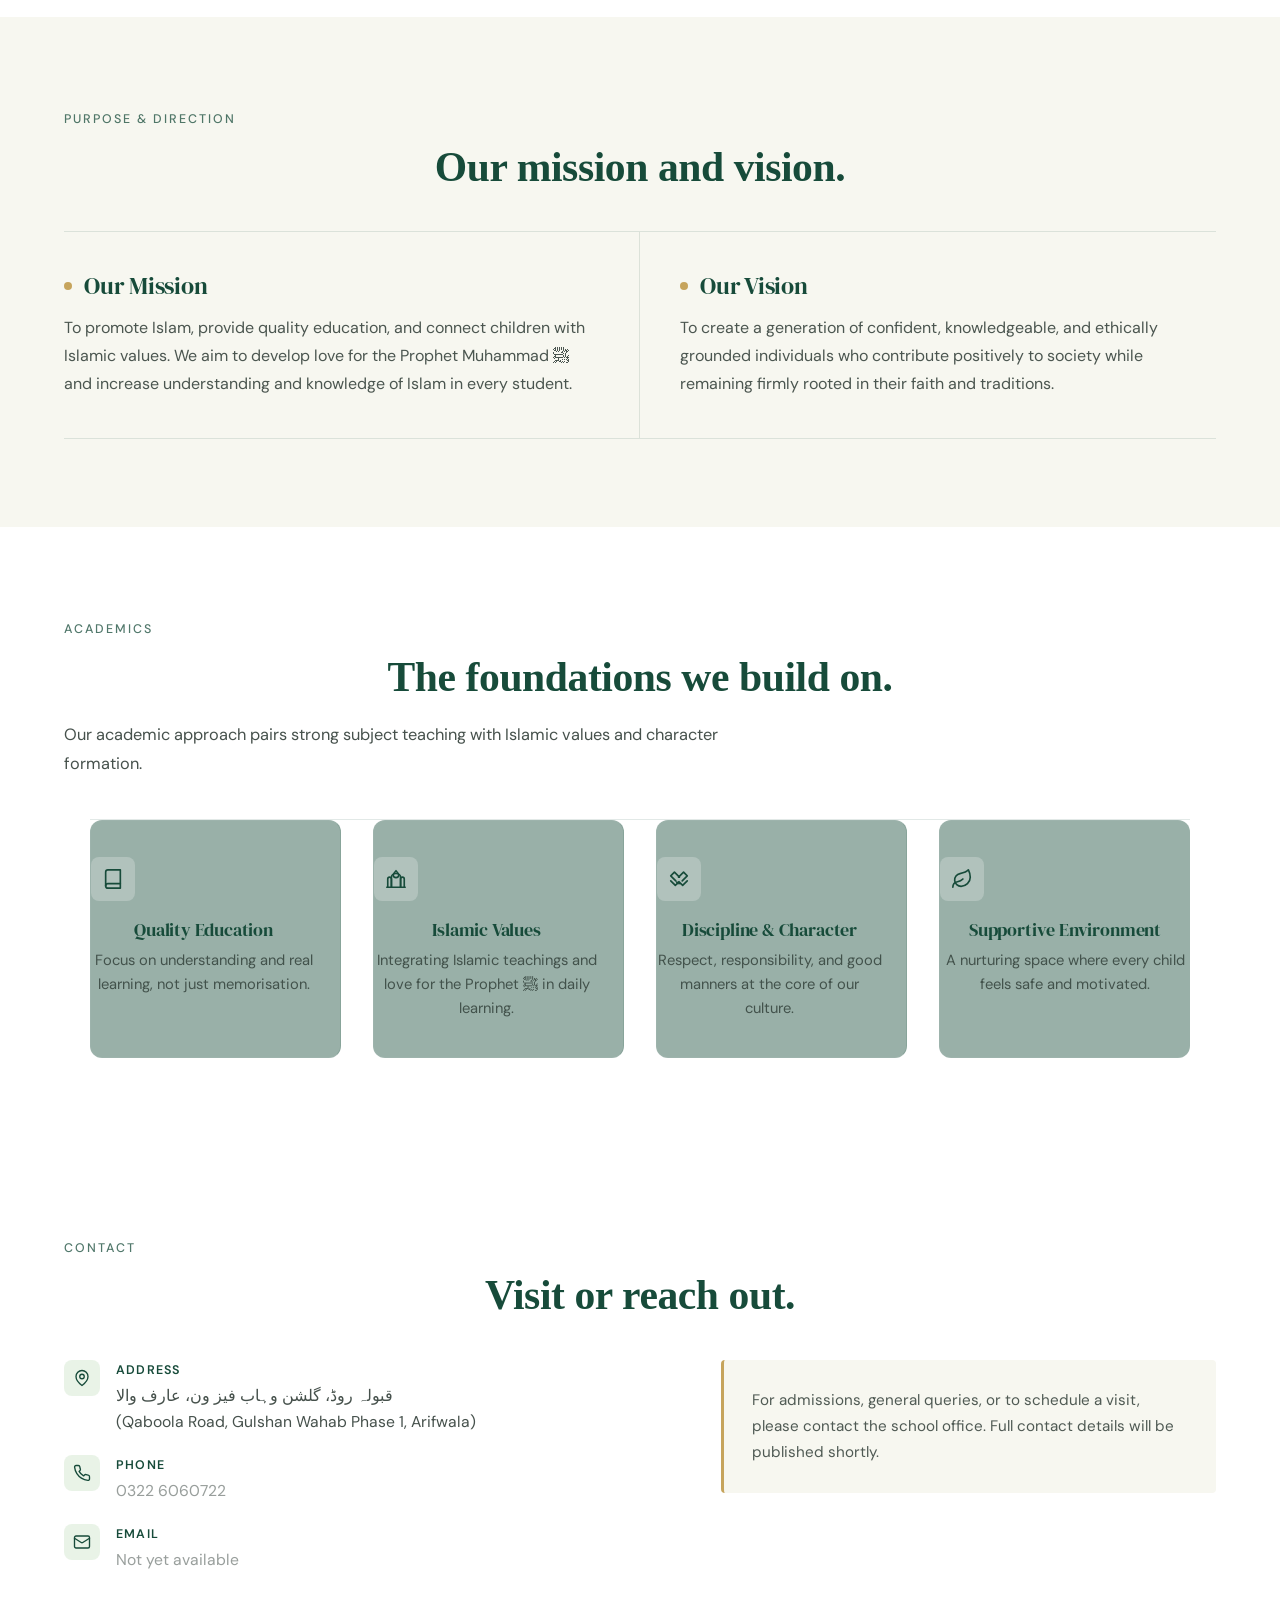
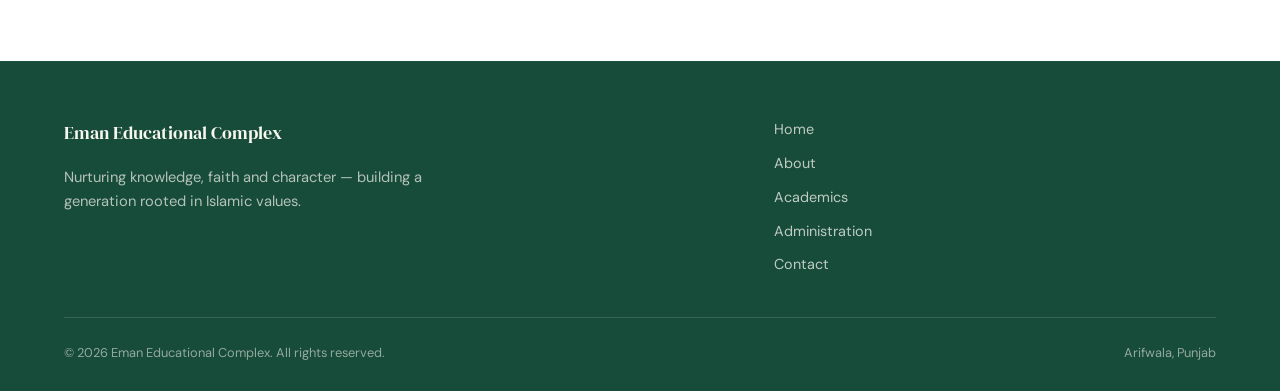
==== commit 46601238: "first" ====
--- a/index.html
+++ b/index.html
@@ -842,6 +842,7 @@
                     <a href="about.html">About</a>
                     <a href="academics.html">Academics</a>
                     <a href="administration.html">Administration</a>
+                    
                 </nav>
 
                 <button class="nav-toggle" id="navToggle" aria-label="Open menu" aria-expanded="false">
@@ -1065,7 +1066,7 @@
                     <a href="index.html">Home</a>
                     <a href="#about">About</a>
                     <a href="#academics">Academics</a>
-                    <a href="#administration">Administration</a>
+                    <a href="administration.html">Administration</a>
                     <a href="#contact">Contact</a>
                 </nav>
             </div>
